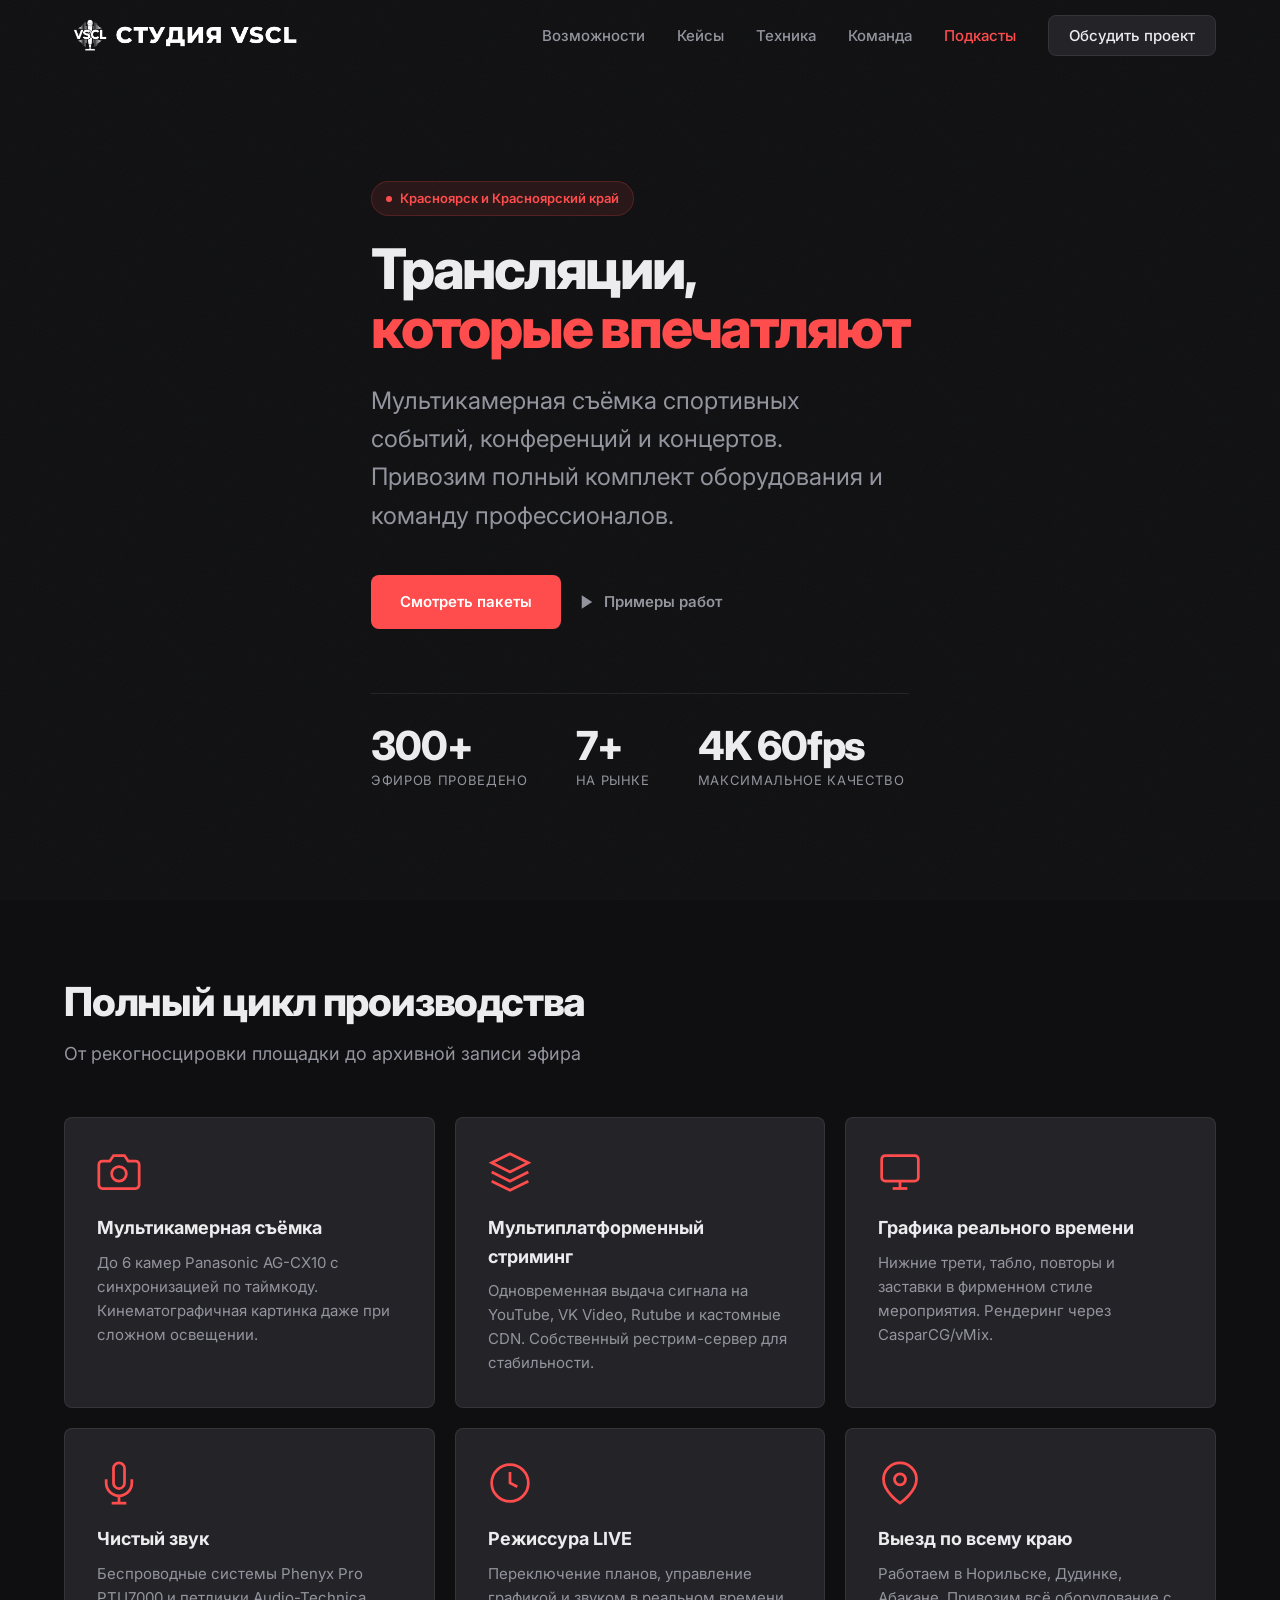
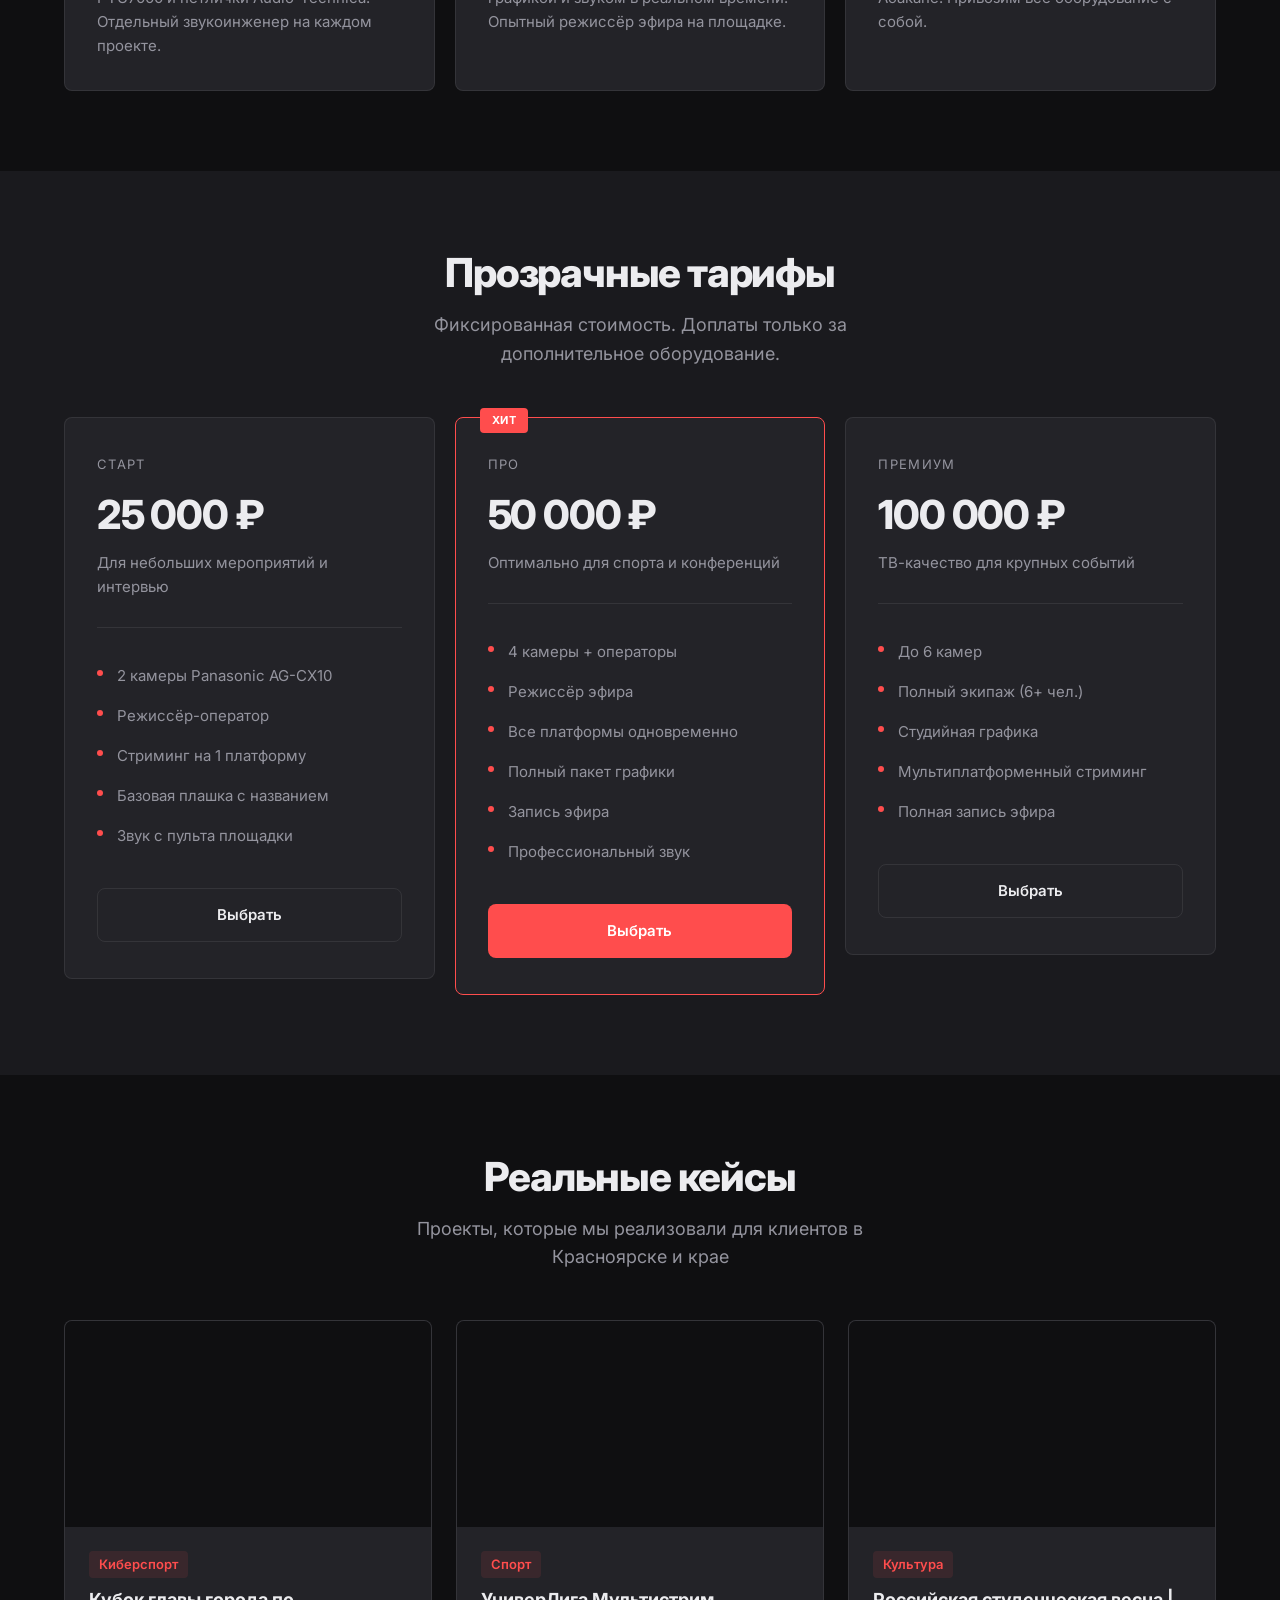
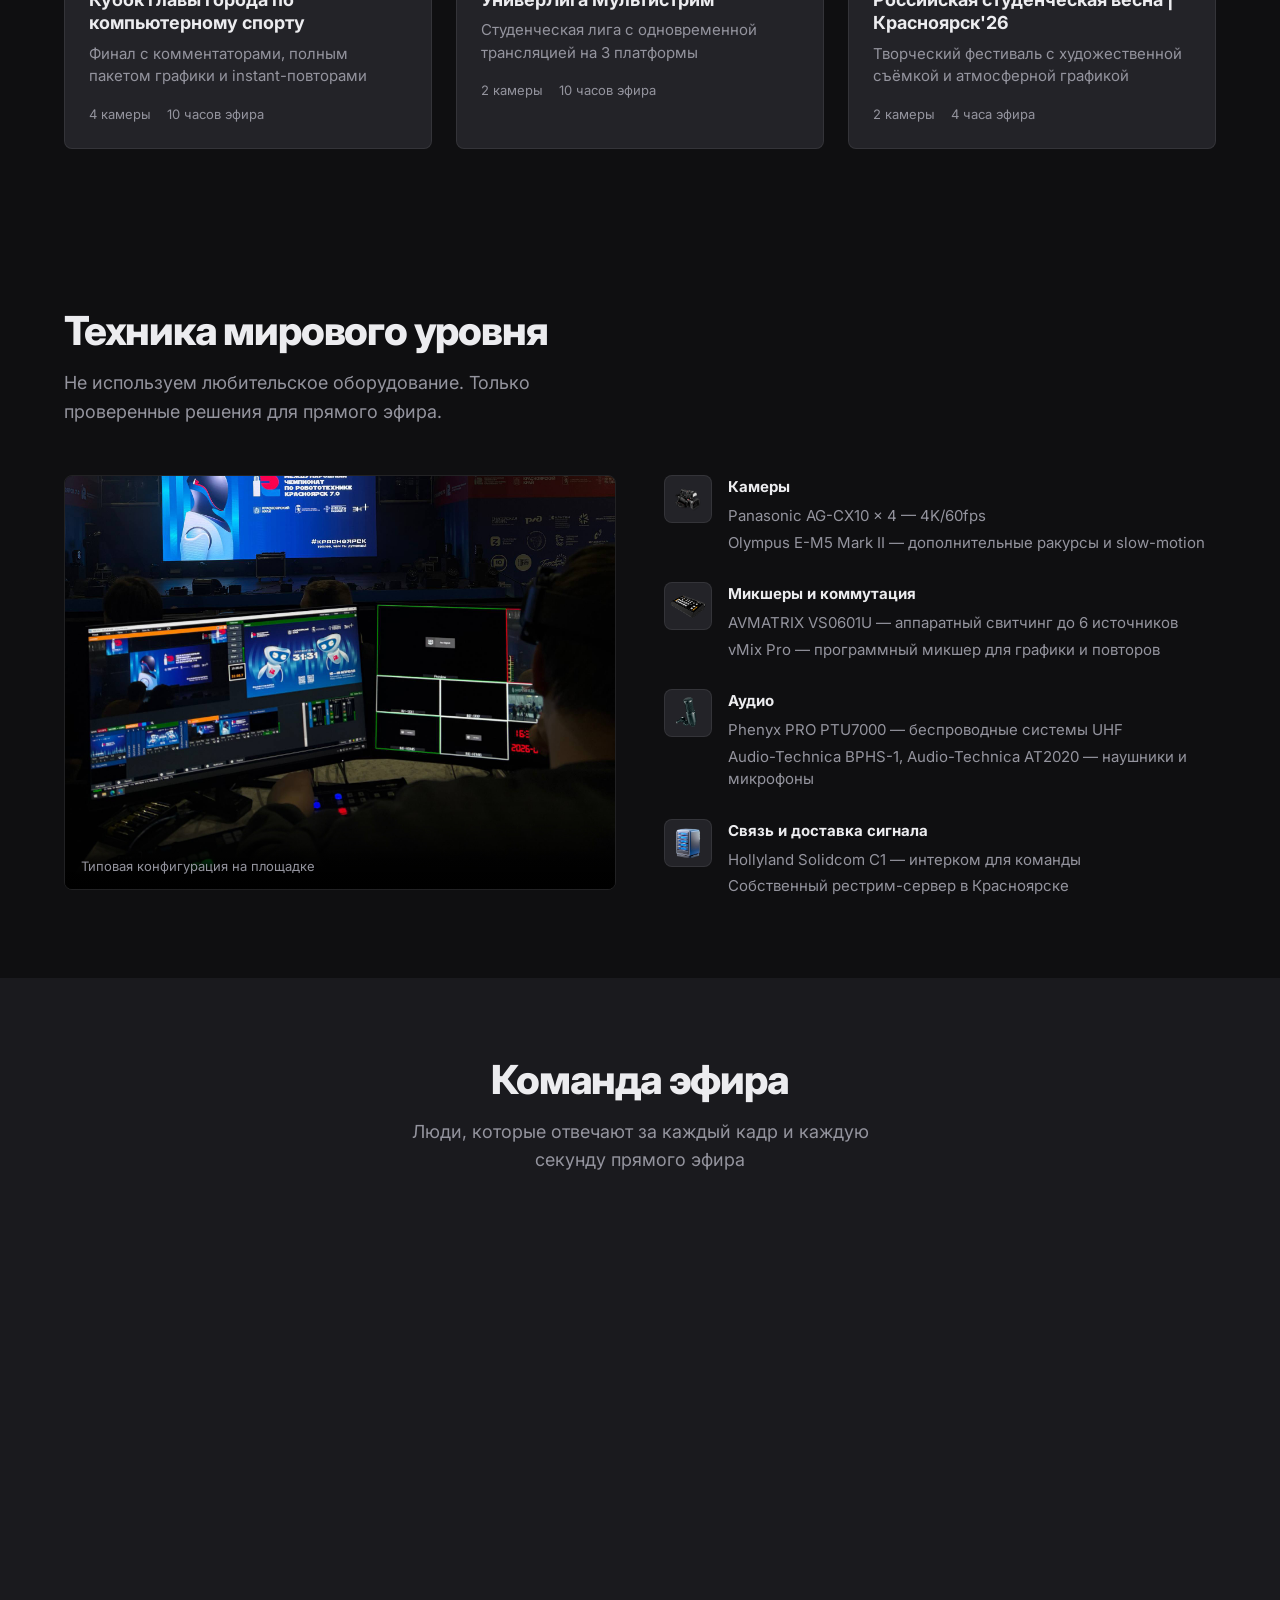
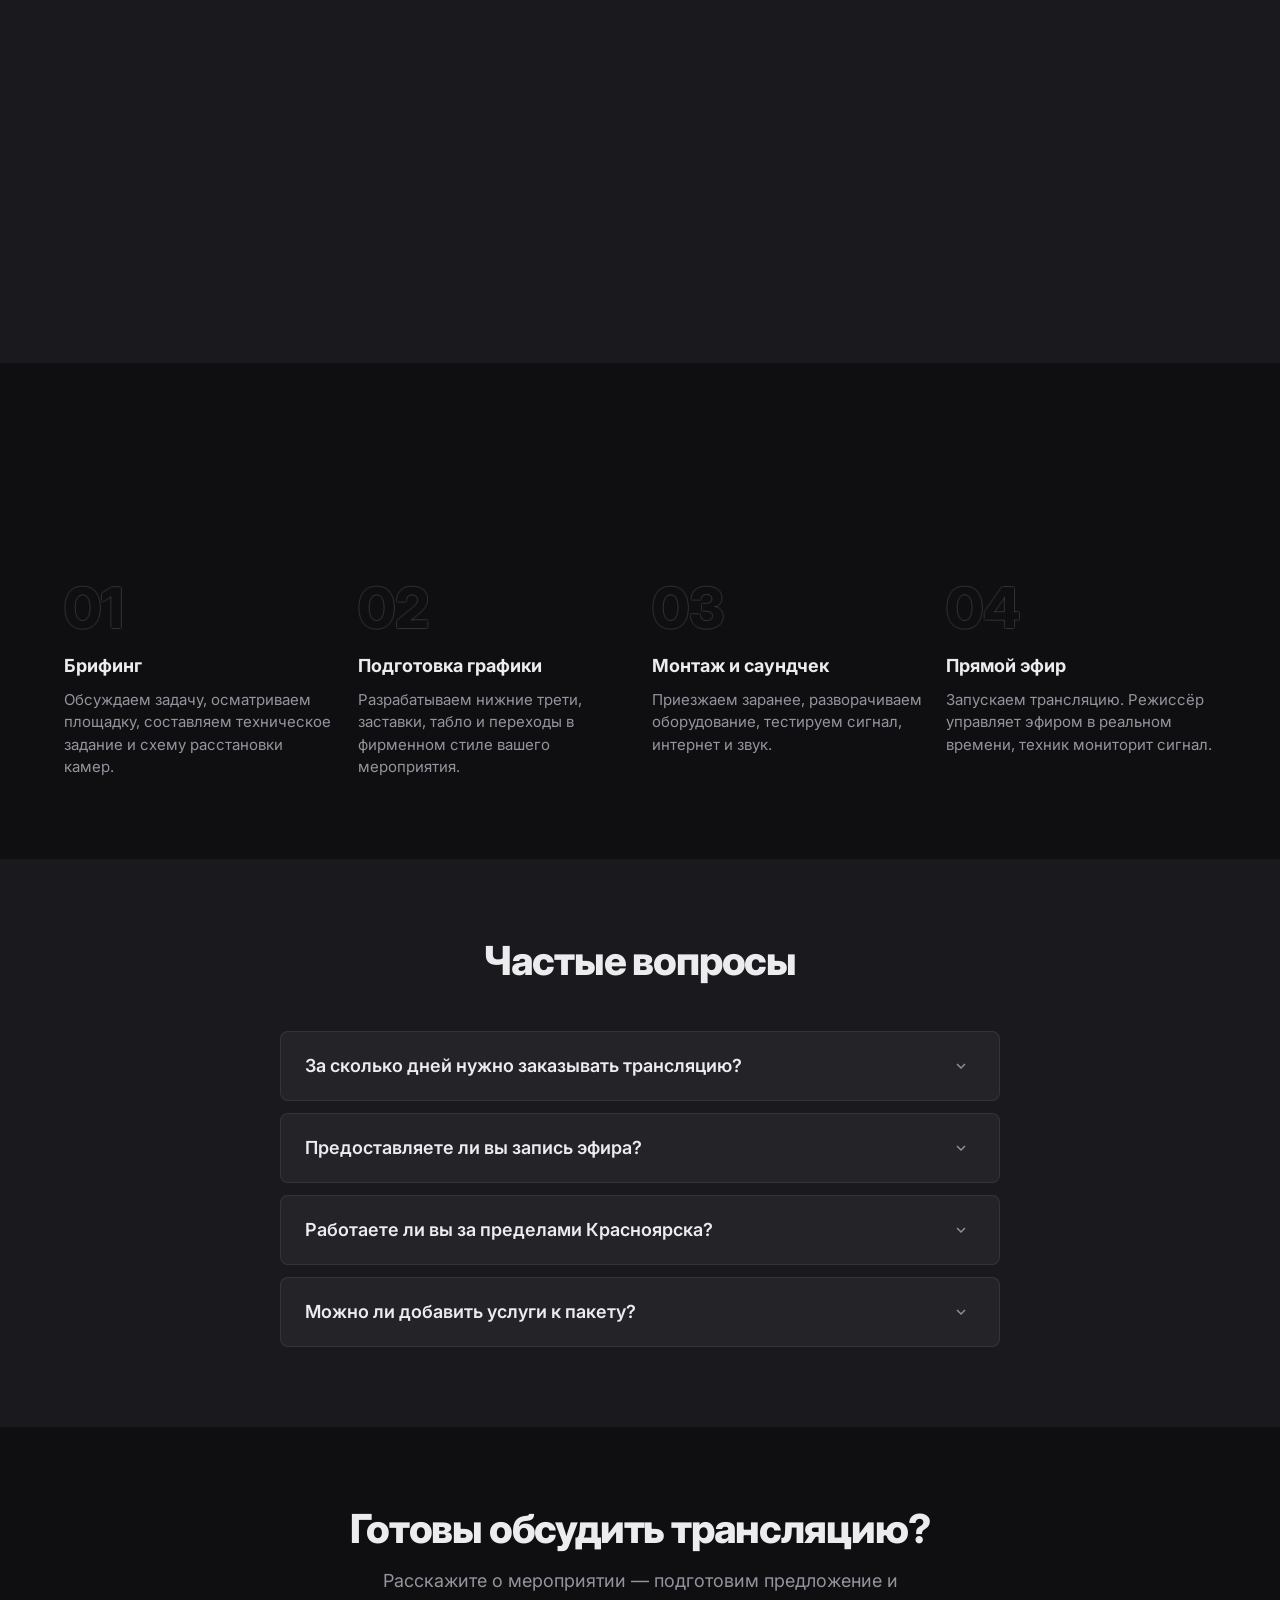
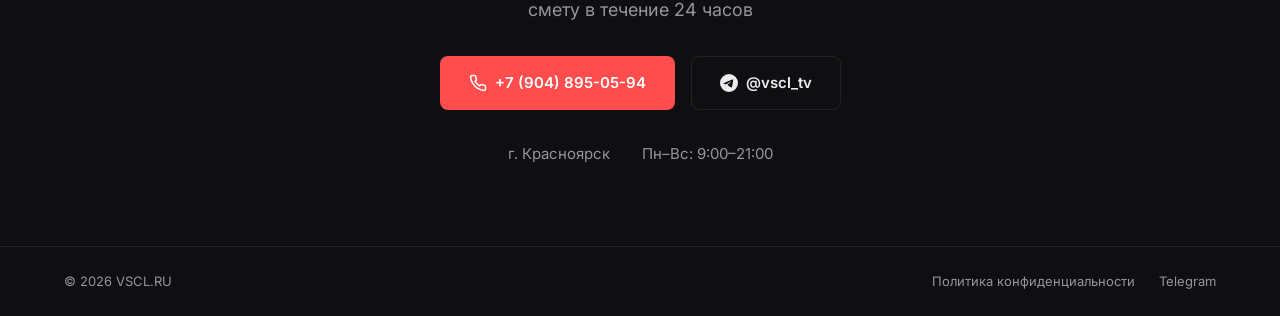
==== broadcast.html @ 896785e0 "Добавлена отдельная страница для подкаст-студии" ====
<!DOCTYPE html>
<html lang="ru">
<head>
  <meta charset="UTF-8">
  <meta name="viewport" content="width=device-width, initial-scale=1.0">
  <title>VSCL — Выездные трансляции в Красноярске</title>
  <link rel="apple-touch-icon" sizes="57x57" href="img/apple-icon-57x57.png">
  <link rel="apple-touch-icon" sizes="60x60" href="img/apple-icon-60x60.png">
  <link rel="apple-touch-icon" sizes="72x72" href="img/apple-icon-72x72.png">
  <link rel="apple-touch-icon" sizes="76x76" href="img/apple-icon-76x76.png">
  <link rel="apple-touch-icon" sizes="114x114" href="img/apple-icon-114x114.png">
  <link rel="apple-touch-icon" sizes="120x120" href="img/apple-icon-120x120.png">
  <link rel="apple-touch-icon" sizes="144x144" href="img/apple-icon-144x144.png">
  <link rel="apple-touch-icon" sizes="152x152" href="img/apple-icon-152x152.png">
  <link rel="apple-touch-icon" sizes="180x180" href="img/apple-icon-180x180.png">
  <link rel="icon" type="image/png" sizes="192x192" href="img/android-icon-192x192.png">
  <link rel="icon" type="image/png" sizes="32x32" href="img/favicon-32x32.png">
  <link rel="icon" type="image/png" sizes="96x96" href="img/favicon-96x96.png">
  <link rel="icon" type="image/png" sizes="16x16" href="img/favicon-16x16.png">
  <link rel="manifest" href="img/manifest.json">
  <meta name="msapplication-TileColor" content="#0F0F11">
  <meta name="msapplication-TileImage" content="img/ms-icon-144x144.png">
  <meta name="theme-color" content="#0F0F11">
  <meta name="description" content="Профессиональные прямые трансляции в Красноярске: мультикамерная съёмка, стриминг без задержек, студийная графика. Работаем по всему краю.">
  
  <link rel="preconnect" href="https://fonts.googleapis.com">
  <link rel="preconnect" href="https://fonts.gstatic.com" crossorigin>
  <link href="https://fonts.googleapis.com/css2?family=Inter:wght@400;500;600;700;800&display=swap" rel="stylesheet">
  
  <link rel="stylesheet" href="css/styles.css">
</head>
<body>

  <nav class="nav" id="nav">
    <div class="nav-inner">
      <a href="#" class="nav-logo">
        <img src="img/logo.png" class="nav-logo-img">
      </a>

      <ul class="nav-links">
        <li><a href="#services">Возможности</a></li>
        <li><a href="#portfolio">Кейсы</a></li>
        <li><a href="#equipment">Техника</a></li>
        <li><a href="#team">Команда</a></li>
        <li><a href="podcast.html" class="nav-switch">Подкасты</a></li>
        <li><a href="#contact" class="nav-cta">Обсудить проект</a></li>
      </ul>

      <button class="nav-hamburger" id="hamburger" aria-expanded="false" aria-controls="mobileMenu">
        <span></span>
        <span></span>
        <span></span>
      </button>
    </div>

    <div class="nav-mobile" id="mobileMenu" role="dialog" aria-modal="true">
      <a href="#services">Возможности</a>
      <a href="#packages">Тарифы</a>
      <a href="#portfolio">Кейсы</a>
      <a href="#equipment">Техника</a>
      <a href="#team">Команда</a>
      <a href="podcast.html" class="nav-switch">Подкасты</a>
      <a href="#faq">FAQ</a>
      <a href="#contact" class="nav-mobile-cta">Обсудить проект</a>
    </div>
  </nav>

  <section class="hero" id="hero">
    <div class="hero-bg">
      <video class="hero-video" autoplay muted loop playsinline poster="img/hero-poster.jpg">
        <source src="video/hero-bg.mp4" type="video/mp4">
        <source src="video/hero-bg.webm" type="video/webm">
      </video>
      <div class="hero-overlay"></div>
      <div class="noise-overlay"></div>
    </div>

    <div class="container hero-container">
      <div class="hero-content reveal">
        <div class="hero-badge">
          <span class="live-dot"></span>
          Красноярск и Красноярский край
        </div>

        <h1 class="hero-title">
          Трансляции,<br>
          <span class="text-accent">которые впечатляют</span>
        </h1>

        <p class="hero-subtitle">
          Мультикамерная съёмка спортивных событий, конференций и концертов. 
          Привозим полный комплект оборудования и команду профессионалов.
        </p>

        <div class="hero-actions">
          <a href="#packages" class="btn btn-primary">Смотреть пакеты</a>
          <a href="#portfolio" class="btn btn-ghost">
            <svg width="18" height="18" viewBox="0 0 24 24" fill="currentColor"><polygon points="5 3 19 12 5 21 5 3"/></svg>
            Примеры работ
          </a>
        </div>

        <dl class="hero-stats">
          <div class="stat-item">
            <dt data-count="300">300+</dt>
            <dd>эфиров проведено</dd>
          </div>
          <div class="stat-item">
            <dt data-count="7">7 лет</dt>
            <dd>на рынке</dd>
          </div>
          <div class="stat-item">
            <dt>4K 60fps</dt>
            <dd>максимальное качество</dd>
          </div>
        </dl>
      </div>
    </div>
  </section>

  <section class="section services" id="services">
    <div class="container">
      <div class="section-header reveal">
        <h2 class="section-title">Полный цикл производства</h2>
        <p class="section-subtitle">От рекогносцировки площадки до архивной записи эфира</p>
      </div>

      <div class="services-grid">
        <article class="service-card reveal">
          <div class="service-icon">
            <svg viewBox="0 0 24 24" fill="none" stroke="currentColor" stroke-width="1.5"><path d="M23 19a2 2 0 0 1-2 2H3a2 2 0 0 1-2-2V8a2 2 0 0 1 2-2h4l2-3h6l2 3h4a2 2 0 0 1 2 2z"/><circle cx="12" cy="13" r="4"/></svg>
          </div>
          <h3>Мультикамерная съёмка</h3>
          <p>До 6 камер Panasonic AG-CX10 с синхронизацией по таймкоду. Кинематографичная картинка даже при сложном освещении.</p>
        </article>

        <article class="service-card reveal">
          <div class="service-icon">
            <svg viewBox="0 0 24 24" fill="none" stroke="currentColor" stroke-width="1.5"><path d="M12 2L2 7l10 5 10-5-10-5zM2 17l10 5 10-5M2 12l10 5 10-5"/></svg>
          </div>
          <h3>Мультиплатформенный стриминг</h3>
          <p>Одновременная выдача сигнала на YouTube, VK Video, Rutube и кастомные CDN. Собственный рестрим-сервер для стабильности.</p>
        </article>

        <article class="service-card reveal">
          <div class="service-icon">
            <svg viewBox="0 0 24 24" fill="none" stroke="currentColor" stroke-width="1.5"><rect x="2" y="3" width="20" height="14" rx="2" ry="2"/><line x1="8" y1="21" x2="16" y2="21"/><line x1="12" y1="17" x2="12" y2="21"/></svg>
          </div>
          <h3>Графика реального времени</h3>
          <p>Нижние трети, табло, повторы и заставки в фирменном стиле мероприятия. Рендеринг через CasparCG/vMix.</p>
        </article>

        <article class="service-card reveal">
          <div class="service-icon">
            <svg viewBox="0 0 24 24" fill="none" stroke="currentColor" stroke-width="1.5"><path d="M12 1a3 3 0 0 0-3 3v8a3 3 0 0 0 6 0V4a3 3 0 0 0-3-3z"/><path d="M19 10v2a7 7 0 0 1-14 0v-2"/><line x1="12" y1="19" x2="12" y2="23"/><line x1="8" y1="23" x2="16" y2="23"/></svg>
          </div>
          <h3>Чистый звук</h3>
          <p>Беспроводные системы Phenyx Pro PTU7000 и петлички Audio-Technica. Отдельный звукоинженер на каждом проекте.</p>
        </article>

        <article class="service-card reveal">
          <div class="service-icon">
            <svg viewBox="0 0 24 24" fill="none" stroke="currentColor" stroke-width="1.5"><circle cx="12" cy="12" r="10"/><polyline points="12 6 12 12 16 14"/></svg>
          </div>
          <h3>Режиссура LIVE</h3>
          <p>Переключение планов, управление графикой и звуком в реальном времени. Опытный режиссёр эфира на площадке.</p>
        </article>

        <article class="service-card reveal">
          <div class="service-icon">
            <svg viewBox="0 0 24 24" fill="none" stroke="currentColor" stroke-width="1.5"><path d="M21 10c0 7-9 13-9 13s-9-6-9-13a9 9 0 0 1 18 0z"/><circle cx="12" cy="10" r="3"/></svg>
          </div>
          <h3>Выезд по всему краю</h3>
          <p>Работаем в Норильске, Дудинке, Абакане. Привозим всё оборудование с собой.</p>
        </article>
      </div>
    </div>
  </section>

  <section class="section packages" id="packages">
    <div class="container">
      <div class="section-header reveal">
        <h2 class="section-title">Прозрачные тарифы</h2>
        <p class="section-subtitle">Фиксированная стоимость. Доплаты только за дополнительное оборудование.</p>
      </div>

      <div class="packages-grid">
        <div class="package-card reveal">
          <div class="package-name">Старт</div>
          <div class="package-price">25 000 ₽</div>
          <div class="package-desc">Для небольших мероприятий и интервью</div>
          <ul class="package-features">
            <li>2 камеры Panasonic AG-CX10</li>
            <li>Режиссёр-оператор</li>
            <li>Стриминг на 1 платформу</li>
            <li>Базовая плашка с названием</li>
            <li>Звук с пульта площадки</li>
          </ul>
          <a href="#contact" class="btn btn-outline">Выбрать</a>
        </div>

        <div class="package-card popular reveal">
          <div class="package-badge">Хит</div>
          <div class="package-name">Про</div>
          <div class="package-price">50 000 ₽</div>
          <div class="package-desc">Оптимально для спорта и конференций</div>
          <ul class="package-features">
            <li>4 камеры + операторы</li>
            <li>Режиссёр эфира</li>
            <li>Все платформы одновременно</li>
            <li>Полный пакет графики</li>
            <li>Запись эфира</li>
            <li>Профессиональный звук</li>
          </ul>
          <a href="#contact" class="btn btn-primary">Выбрать</a>
        </div>

        <div class="package-card reveal">
          <div class="package-name">Премиум</div>
          <div class="package-price">100 000 ₽</div>
          <div class="package-desc">ТВ-качество для крупных событий</div>
          <ul class="package-features">
            <li>До 6 камер</li>
            <li>Полный экипаж (6+ чел.)</li>
            <li>Студийная графика</li>
            <li>Мультиплатформенный стриминг</li>
            <li>Полная запись эфира</li>
          </ul>
          <a href="#contact" class="btn btn-outline">Выбрать</a>
        </div>
      </div>
    </div>
  </section>

  <section class="section portfolio" id="portfolio">
    <div class="container">
      <div class="section-header reveal">
        <h2 class="section-title">Реальные кейсы</h2>
        <p class="section-subtitle">Проекты, которые мы реализовали для клиентов в Красноярске и крае</p>
      </div>

      <div class="portfolio-grid">
        <article class="portfolio-card reveal">
          <div class="portfolio-video">
            <iframe src="https://vk.com/video_ext.php?oid=-4232322&id=456239782&autoplay=0" allow="autoplay; encrypted-media; fullscreen; picture-in-picture;" frameborder="0" allowfullscreen loading="lazy"></iframe>
          </div>
          <div class="portfolio-info">
            <span class="portfolio-tag">Киберспорт</span>
            <h3>Кубок главы города по компьютерному спорту</h3>
            <p>Финал с комментаторами, полным пакетом графики и instant-повторами</p>
            <div class="portfolio-meta">
              <span>4 камеры</span>
              <span>10 часов эфира</span>
            </div>
          </div>
        </article>

        <article class="portfolio-card reveal">
          <div class="portfolio-video">
            <iframe src="https://vkvideo.ru/video_ext.php?oid=-231539715&id=456239071&hash=b66631a072f78078&autoplay=0" allow="autoplay; encrypted-media; fullscreen; picture-in-picture;" frameborder="0" allowfullscreen loading="lazy"></iframe>
          </div>
          <div class="portfolio-info">
            <span class="portfolio-tag">Спорт</span>
            <h3>УниверЛига Мультистрим</h3>
            <p>Студенческая лига с одновременной трансляцией на 3 платформы</p>
            <div class="portfolio-meta">
              <span>2 камеры</span>
              <span>10 часов эфира</span>
            </div>
          </div>
        </article>

        <article class="portfolio-card reveal">
          <div class="portfolio-video">
            <iframe src="https://vkvideo.ru/video_ext.php?oid=-13854777&id=456243488&hash=fce771e0b42e991d&autoplay=0" allow="autoplay; encrypted-media; fullscreen; picture-in-picture;" frameborder="0" allowfullscreen loading="lazy"></iframe>
          </div>
          <div class="portfolio-info">
            <span class="portfolio-tag">Культура</span>
            <h3>Российская студенческая весна | Красноярск'26</h3>
            <p>Творческий фестиваль с художественной съёмкой и атмосферной графикой</p>
            <div class="portfolio-meta">
              <span>2 камеры</span>
              <span>4 часа эфира</span>
            </div>
          </div>
        </article>
      </div>
    </div>
  </section>

  <section class="section equipment" id="equipment">
    <div class="container">
      <div class="section-header reveal">
        <h2 class="section-title">Техника мирового уровня</h2>
        <p class="section-subtitle">Не используем любительское оборудование. Только проверенные решения для прямого эфира.</p>
      </div>

      <div class="equipment-layout">
        <div class="equipment-visual reveal">
          <img src="img/tech/setup-photo.jpg" loading="lazy">
          <div class="equipment-visual-caption">Типовая конфигурация на площадке</div>
        </div>

        <div class="equipment-content reveal">
          <div class="eq-category">
            <div class="eq-category-icon">
              <img src="img/tech/camera.png" loading="lazy">
            </div>
            <div>
              <h3>Камеры</h3>
              <p>Panasonic AG-CX10 × 4 — 4K/60fps</p>
              <p>Olympus E-M5 Mark II — дополнительные ракурсы и slow-motion</p>
            </div>
          </div>

          <div class="eq-category">
            <div class="eq-category-icon">
              <img src="img/tech/mixer.png" loading="lazy">
            </div>
            <div>
              <h3>Микшеры и коммутация</h3>
              <p>AVMATRIX VS0601U — аппаратный свитчинг до 6 источников</p>
              <p>vMix Pro — программный микшер для графики и повторов</p>
            </div>
          </div>

          <div class="eq-category">
            <div class="eq-category-icon">
              <img src="img/tech/mic.png" loading="lazy">
            </div>
            <div>
              <h3>Аудио</h3>
              <p>Phenyx PRO PTU7000 — беспроводные системы UHF</p>
              <p>Audio-Technica BPHS-1, Audio-Technica AT2020 — наушники и микрофоны</p>
            </div>
          </div>

          <div class="eq-category">
            <div class="eq-category-icon">
              <img src="img/tech/network.png" loading="lazy">
            </div>
            <div>
              <h3>Связь и доставка сигнала</h3>
              <p>Hollyland Solidcom C1 — интерком для команды</p>
              <p>Собственный рестрим-сервер в Красноярске</p>
            </div>
          </div>
        </div>
      </div>
    </div>
  </section>

  <section class="section team" id="team">
    <div class="container">
      <div class="section-header reveal">
        <h2 class="section-title">Команда эфира</h2>
        <p class="section-subtitle">Люди, которые отвечают за каждый кадр и каждую секунду прямого эфира</p>
      </div>

      <div class="team-grid">
        <article class="team-card reveal">
          <div class="team-avatar">
            <img src="img/team/ceo.png" loading="lazy">
          </div>
          <h3>Дмитрий Старчевский</h3>
          <span class="team-role">CEO / Продюсер</span>
          <p>10+ лет в телевизионном производстве. Стратегия и развитие</p>
        </article>

        <article class="team-card reveal">
          <div class="team-avatar">
            <img src="img/team/rej.png" loading="lazy">
          </div>
          <h3>Владимир Гончаров</h3>
          <span class="team-role">Режиссёр трансляций</span>
          <p>100+ трансляций. Мастер живого эфира и многокамерной режиссуры</p>
        </article>

        <article class="team-card reveal">
          <div class="team-avatar">
            <img src="img/team/tech.png" loading="lazy">
          </div>
          <h3>Вадим Бурлай</h3>
          <span class="team-role">Технический директор</span>
          <p>Настройка оборудования, стриминг, мониторинг сигнала. Решает проблемы до того, как они станут видны зрителю.</p>
        </article>

        <article class="team-card reveal">
          <div class="team-avatar">
            <img src="img/team/camera.png" loading="lazy">
          </div>
          <h3>Данила Туриченко</h3>
          <span class="team-role">Оператор-постановщик</span>
          <p>Отвечает за картинку, свет и композицию кадра.</p>
        </article>

        <article class="team-card reveal">
          <div class="team-avatar">
            <img src="img/team/cco.png" loading="lazy">
          </div>
          <h3>Дмитрий Еремин</h3>
          <span class="team-role">CCO / Партнёрства</span>
          <p>Переговоры, договоры, выстраивание долгосрочных отношений с площадками и клиентами.</p>
        </article>

        <article class="team-card reveal">
          <div class="team-avatar">
            <img src="img/team/manager.png" loading="lazy">
          </div>
          <h3>Артем Китель</h3>
          <span class="team-role">Менеджер проектов</span>
          <p>Координация логистики, брифинги, клиентский сервис. Связующее звено между вами и технической командой.</p>
        </article>
      </div>
    </div>
  </section>
  
  <section class="section process" id="process">
    <div class="container">
      <div class="section-header reveal">
        <h2 class="section-title">Как мы работаем</h2>
        <p class="section-subtitle">Четыре шага от заявки до стабильного эфира</p>
      </div>

      <div class="process-steps">
        <div class="process-step reveal">
          <div class="step-number">01</div>
          <h3>Брифинг</h3>
          <p>Обсуждаем задачу, осматриваем площадку, составляем техническое задание и схему расстановки камер.</p>
        </div>

        <div class="process-step reveal">
          <div class="step-number">02</div>
          <h3>Подготовка графики</h3>
          <p>Разрабатываем нижние трети, заставки, табло и переходы в фирменном стиле вашего мероприятия.</p>
        </div>

        <div class="process-step reveal">
          <div class="step-number">03</div>
          <h3>Монтаж и саундчек</h3>
          <p>Приезжаем заранее, разворачиваем оборудование, тестируем сигнал, интернет и звук.</p>
        </div>

        <div class="process-step reveal">
          <div class="step-number">04</div>
          <h3>Прямой эфир</h3>
          <p>Запускаем трансляцию. Режиссёр управляет эфиром в реальном времени, техник мониторит сигнал.</p>
        </div>
      </div>
    </div>
  </section>

  <section class="section faq" id="faq">
    <div class="container">
      <div class="section-header reveal">
        <h2 class="section-title">Частые вопросы</h2>
      </div>

      <div class="faq-list">
        <div class="faq-item reveal">
          <button class="faq-question" aria-expanded="false">
            За сколько дней нужно заказывать трансляцию?
            <span class="faq-icon">
              <svg viewBox="0 0 24 24" fill="none" stroke="currentColor" stroke-width="2"><polyline points="6 9 12 15 18 9"/></svg>
            </span>
          </button>
          <div class="faq-answer" role="region">
            <div class="faq-answer-inner">
              Рекомендуем обращаться минимум за 10–14 рабочих дней. Это позволит провести брифинг, подготовить графику и протестировать оборудование. Для срочных заказов — свяжитесь напрямую, постараемся помочь.
            </div>
          </div>
        </div>

        <div class="faq-item reveal">
          <button class="faq-question" aria-expanded="false">
            Предоставляете ли вы запись эфира?
            <span class="faq-icon">
              <svg viewBox="0 0 24 24" fill="none" stroke="currentColor" stroke-width="2"><polyline points="6 9 12 15 18 9"/></svg>
            </span>
          </button>
          <div class="faq-answer" role="region">
            <div class="faq-answer-inner">
              Да, запись входит в пакеты «Про» и «Премиум». Вы получите полную запись в высоком качестве для публикации или архива. Для пакета «Старт» запись доступна как дополнительная опция.
            </div>
          </div>
        </div>

        <div class="faq-item reveal">
          <button class="faq-question" aria-expanded="false">
            Работаете ли вы за пределами Красноярска?
            <span class="faq-icon">
              <svg viewBox="0 0 24 24" fill="none" stroke="currentColor" stroke-width="2"><polyline points="6 9 12 15 18 9"/></svg>
            </span>
          </button>
          <div class="faq-answer" role="region">
            <div class="faq-answer-inner">
              Да, работаем по всему Красноярскому краю. Транспортные расходы обсуждаются индивидуально. Есть опыт работы на удалённых площадках.
            </div>
          </div>
        </div>

        <div class="faq-item reveal">
          <button class="faq-question" aria-expanded="false">
            Можно ли добавить услуги к пакету?
            <span class="faq-icon">
              <svg viewBox="0 0 24 24" fill="none" stroke="currentColor" stroke-width="2"><polyline points="6 9 12 15 18 9"/></svg>
            </span>
          </button>
          <div class="faq-answer" role="region">
            <div class="faq-answer-inner">
              Конечно. Каждый пакет адаптируется под задачу: дополнительные камеры, расширенная графика, мультиплатформенный стриминг, комментаторская позиция. Свяжитесь для индивидуального расчёта.
            </div>
          </div>
        </div>
      </div>
    </div>
  </section>


  <section class="section cta" id="contact">
    <div class="container">
      <div class="cta-content reveal">
        <h2 class="section-title">Готовы обсудить трансляцию?</h2>
        <p class="section-subtitle">Расскажите о мероприятии — подготовим предложение и смету в течение 24 часов</p>

        <div class="cta-buttons">
          <a href="tel:+79048950594" class="btn btn-primary">
            <svg width="18" height="18" viewBox="0 0 24 24" fill="none" stroke="currentColor" stroke-width="2"><path d="M22 16.92v3a2 2 0 0 1-2.18 2 19.79 19.79 0 0 1-8.63-3.07 19.5 19.5 0 0 1-6-6 19.79 19.79 0 0 1-3.07-8.67A2 2 0 0 1 4.11 2h3a2 2 0 0 1 2 1.72 12.84 12.84 0 0 0 .7 2.81 2 2 0 0 1-.45 2.11L8.09 9.91a16 16 0 0 0 6 6l1.27-1.27a2 2 0 0 1 2.11-.45 12.84 12.84 0 0 0 2.81.7A2 2 0 0 1 22 16.92z"/></svg>
            +7 (904) 895-05-94
          </a>
          <a href="https://t.me/vscl_tv" target="_blank" rel="noopener" class="btn btn-outline">
            <svg width="18" height="18" viewBox="0 0 24 24" fill="currentColor"><path d="M11.944 0A12 12 0 0 0 0 12a12 12 0 0 0 12 12 12 12 0 0 0 12-12A12 12 0 0 0 12 0a12 12 0 0 0-.056 0zm4.962 7.224c.1-.002.321.023.465.14a.506.506 0 0 1 .171.325c.016.093.036.306.02.472-.18 1.898-.962 6.502-1.36 8.627-.168.9-.499 1.201-.82 1.23-.696.065-1.225-.46-1.9-.902-1.056-.693-1.653-1.124-2.678-1.8-1.185-.78-.417-1.21.258-1.91.177-.184 3.247-2.977 3.307-3.23.007-.032.014-.15-.056-.212s-.174-.041-.249-.024c-.106.024-1.793 1.14-5.061 3.345-.479.33-.913.49-1.302.48-.428-.008-1.252-.241-1.865-.44-.752-.245-1.349-.374-1.297-.789.027-.216.325-.437.893-.663 3.498-1.524 5.83-2.529 6.998-3.014 3.332-1.386 4.025-1.627 4.476-1.635z"/></svg>
            @vscl_tv
          </a>
        </div>

        <div class="cta-info">
          <span>г. Красноярск</span>
          <span>Пн–Вс: 9:00–21:00</span>
        </div>
      </div>
    </div>
  </section>

  <footer class="footer" role="contentinfo">
    <div class="container">
      <div class="footer-inner">
        <div class="footer-copy">© 2026 VSCL.RU</div>
        <div class="footer-links">
          <a href="#">Политика конфиденциальности</a>
          <a href="https://t.me/vscl_tv" target="_blank" rel="noopener">Telegram</a>
        </div>
      </div>
    </div>
  </footer>

  <script src="js/main.js" defer></script>
</body>
</html>
---- css/styles.css ----
:root {
  --c-bg: #0F0F11;
  --c-bg-elevated: #1A1A1E;
  --c-bg-card: #232328;
  --c-text: #ECECEF;
  --c-text-muted: #94949E;
  --c-accent: #FF4D4D;
  --c-accent-hover: #FF6B6B;
  --c-border: rgba(255, 255, 255, 0.08);

  --ff-sans: 'Inter', system-ui, sans-serif;
  --fs-xs: clamp(0.75rem, 0.7rem + 0.25vw, 0.8125rem);
  --fs-sm: clamp(0.875rem, 0.8rem + 0.35vw, 0.9375rem);
  --fs-base: clamp(1rem, 0.9rem + 0.5vw, 1.125rem);
  --fs-lg: clamp(1.25rem, 1rem + 1vw, 1.5rem);
  --fs-xl: clamp(1.75rem, 1.2rem + 2.5vw, 2.5rem);
  --fs-2xl: clamp(2.25rem, 1.5rem + 3.5vw, 3.5rem);

  --space-xs: 0.5rem;
  --space-sm: 1rem;
  --space-md: 1.5rem;
  --space-lg: 3rem;
  --space-xl: 5rem;
  --container: 1200px;
  --nav-h: 72px;

  --radius: 8px;
  --transition: 0.25s ease;
}

*, *::before, *::after { box-sizing: border-box; margin: 0; padding: 0; }

html {
  scroll-behavior: smooth;
  -webkit-font-smoothing: antialiased;
}

body {
  font-family: var(--ff-sans);
  background: var(--c-bg);
  color: var(--c-text);
  line-height: 1.6;
  overflow-x: hidden;
}


body.menu-open {
  overflow: hidden;
  overscroll-behavior: contain;
}

.noise-overlay {
  position: absolute;
  inset: 0;
  opacity: 0.035;
  pointer-events: none;
  z-index: 1;
  background-image: url("data:image/svg+xml,%3Csvg viewBox='0 0 256 256' xmlns='http://www.w3.org/2000/svg'%3E%3Cfilter id='n'%3E%3CfeTurbulence type='fractalNoise' baseFrequency='0.9' numOctaves='4' stitchTiles='stitch'/%3E%3C/filter%3E%3Crect width='100%25' height='100%25' filter='url(%23n)'/%3E%3C/svg%3E");
  background-repeat: repeat;
  background-size: 256px;
}

.container {
  max-width: var(--container);
  margin: 0 auto;
  padding-inline: var(--space-md);
}

.section { padding: var(--space-xl) 0; }
.text-accent { color: var(--c-accent); }


.section-title {
  font-size: var(--fs-xl);
  font-weight: 800;
  letter-spacing: -0.03em;
  line-height: 1.1;
  margin-bottom: var(--space-sm);
}

.section-subtitle {
  font-size: var(--fs-base);
  color: var(--c-text-muted);
  max-width: 520px;
}

.section-header { margin-bottom: var(--space-lg); }

.services .section-header,
.equipment .section-header { text-align: left; }

.packages .section-header,
.portfolio .section-header,
.team .section-header,
.process .section-header,
.faq .section-header,
.cta .section-header { text-align: center; }

.packages .section-subtitle,
.portfolio .section-subtitle,
.team .section-subtitle,
.process .section-subtitle,
.cta .section-subtitle { margin-inline: auto; }


.btn {
  display: inline-flex;
  align-items: center;
  gap: 8px;
  padding: 14px 28px;
  border-radius: var(--radius);
  font-weight: 600;
  font-size: var(--fs-sm);
  text-decoration: none;
  transition: all var(--transition);
  cursor: pointer;
  border: 1px solid transparent;
}

.btn-primary { background: var(--c-accent); color: white; }
.btn-primary:hover { background: var(--c-accent-hover); transform: translateY(-1px); }

.btn-outline { border-color: var(--c-border); color: var(--c-text); }
.btn-outline:hover { border-color: var(--c-text-muted); background: var(--c-bg-elevated); }

.btn-ghost { color: var(--c-text-muted); padding-left: 0; }
.btn-ghost:hover { color: var(--c-text); }


.nav {
  position: fixed;
  top: 0;
  left: 0;
  right: 0;
  height: var(--nav-h);
  z-index: 1000; /* Выше всего */
  transition: background var(--transition), border-color var(--transition);
  border-bottom: 1px solid transparent;
}


.nav.scrolled,
.nav.menu-active {
  background: rgba(15, 15, 17, 0.92);
  backdrop-filter: blur(16px);
  -webkit-backdrop-filter: blur(16px);
  border-bottom-color: var(--c-border);
}

.nav-inner {
  max-width: var(--container);
  margin: 0 auto;
  padding-inline: var(--space-md);
  height: 100%;
  display: flex;
  align-items: center;
  justify-content: space-between;
}

.nav-logo-img { height: 52px; width: auto; }

.nav-links {
  display: flex;
  align-items: center;
  gap: 32px;
  list-style: none;
}

.nav-links a {
  color: var(--c-text-muted);
  text-decoration: none;
  font-size: var(--fs-sm);
  font-weight: 500;
  transition: color var(--transition);
}

.nav-links a:hover { color: var(--c-text); }

.nav-cta {
  padding: 10px 20px !important;
  background: var(--c-bg-card) !important;
  border: 1px solid var(--c-border) !important;
  border-radius: var(--radius) !important;
  color: var(--c-text) !important;
}

.nav-cta:hover { border-color: var(--c-text-muted) !important; }

.nav-hamburger {
  display: none;
  flex-direction: column;
  gap: 5px;
  background: none;
  border: none;
  cursor: pointer;
  padding: 8px;
  z-index: 1001; /* Поверх меню */
}

.nav-hamburger span {
  width: 24px;
  height: 2px;
  background: var(--c-text);
  transition: all var(--transition);
}

.nav-hamburger.active span:nth-child(1) { transform: rotate(45deg) translate(5px, 5px); }
.nav-hamburger.active span:nth-child(2) { opacity: 0; }
.nav-hamburger.active span:nth-child(3) { transform: rotate(-45deg) translate(5px, -5px); }


.nav-mobile {
  display: none;
  position: fixed;

  top: 0;
  left: 0;
  width: 100%;
  height: 100dvh;
  height: 100vh;
  background: var(--c-bg);
  z-index: 999;
  flex-direction: column;
  align-items: center;
  justify-content: center;
  gap: 16px;
  opacity: 0;
  visibility: hidden;
  transition: opacity 0.3s ease, visibility 0.3s ease;
  padding-top: var(--nav-h);
}

.nav-mobile.open {
  opacity: 1;
  visibility: visible;
}

.nav-mobile a {
  color: var(--c-text);
  text-decoration: none;
  font-size: var(--fs-lg);
  font-weight: 600;
  padding: 12px 24px;
}

.nav-mobile-cta {
  margin-top: 16px;
  color: var(--c-accent) !important;
}


.nav-switch { color: var(--c-accent) !important; font-weight: 600; }

.hero {
  min-height: 100vh;
  display: flex;
  align-items: center;
  position: relative;
  padding-top: var(--nav-h);
}

.hero-bg { position: absolute; inset: 0; z-index: 0; }

.hero-video {
  position: absolute;
  inset: 0;
  width: 100%;
  height: 100%;
  object-fit: cover;
  opacity: 0.25;
}

.hero-overlay {
  position: absolute;
  inset: 0;
  background: linear-gradient(to bottom, rgba(15,15,17,0.3), var(--c-bg));
}

.hero-content { position: relative; z-index: 2; max-width: 680px; }

.hero-badge {
  display: inline-flex;
  align-items: center;
  gap: 8px;
  padding: 6px 14px;
  background: rgba(255, 77, 77, 0.1);
  border: 1px solid rgba(255, 77, 77, 0.2);
  border-radius: 100px;
  font-size: var(--fs-xs);
  font-weight: 600;
  color: var(--c-accent);
  margin-bottom: 24px;
}

.live-dot {
  width: 6px;
  height: 6px;
  background: var(--c-accent);
  border-radius: 50%;
  animation: pulse 2s ease-in-out infinite;
}

@keyframes pulse { 0%, 100% { opacity: 1; } 50% { opacity: 0.4; } }

.hero-title {
  font-size: var(--fs-2xl);
  font-weight: 800;
  line-height: 1.05;
  letter-spacing: -0.04em;
  margin-bottom: 24px;
}

.hero-subtitle {
  font-size: var(--fs-lg);
  color: var(--c-text-muted);
  margin-bottom: 40px;
  max-width: 520px;
}

.hero-actions {
  display: flex;
  gap: 16px;
  flex-wrap: wrap;
  margin-bottom: 64px;
}

.hero-stats {
  display: flex;
  gap: 48px;
  padding-top: 32px;
  border-top: 1px solid var(--c-border);
}

.stat-item dt {
  font-size: var(--fs-xl);
  font-weight: 800;
  letter-spacing: -0.03em;
  line-height: 1;
  margin-bottom: 4px;
}

.stat-item dd {
  font-size: var(--fs-xs);
  color: var(--c-text-muted);
  text-transform: uppercase;
  letter-spacing: 0.05em;
}


.services-grid {
  display: grid;
  grid-template-columns: repeat(auto-fit, minmax(320px, 1fr));
  gap: 20px;
}

.service-card {
  background: var(--c-bg-card);
  border: 1px solid var(--c-border);
  border-radius: var(--radius);
  padding: 32px;
  transition: border-color var(--transition);
}

.service-card:hover { border-color: rgba(255, 255, 255, 0.15); }

.service-icon {
  width: 44px;
  height: 44px;
  color: var(--c-accent);
  margin-bottom: 20px;
}

.service-icon svg { width: 100%; height: 100%; }

.service-card h3 {
  font-size: var(--fs-base);
  font-weight: 700;
  margin-bottom: 8px;
}

.service-card p {
  font-size: var(--fs-sm);
  color: var(--c-text-muted);
  line-height: 1.6;
}


.packages { background: var(--c-bg-elevated); }

.packages-grid {
  display: grid;
  grid-template-columns: repeat(auto-fit, minmax(300px, 1fr));
  gap: 20px;
  align-items: start;
}

.package-card {
  background: var(--c-bg-card);
  border: 1px solid var(--c-border);
  border-radius: var(--radius);
  padding: 36px 32px;
  position: relative;
}

.package-card.popular { border-color: var(--c-accent); }

.package-badge {
  position: absolute;
  top: -10px;
  left: 24px;
  background: var(--c-accent);
  color: white;
  font-size: 11px;
  font-weight: 700;
  text-transform: uppercase;
  letter-spacing: 0.05em;
  padding: 4px 12px;
  border-radius: 4px;
}

.package-name {
  font-size: var(--fs-xs);
  text-transform: uppercase;
  letter-spacing: 0.1em;
  color: var(--c-text-muted);
  margin-bottom: 8px;
}

.package-price {
  font-size: var(--fs-xl);
  font-weight: 800;
  letter-spacing: -0.03em;
  margin-bottom: 4px;
}

.package-desc {
  font-size: var(--fs-sm);
  color: var(--c-text-muted);
  margin-bottom: 28px;
  padding-bottom: 28px;
  border-bottom: 1px solid var(--c-border);
}

.package-features {
  list-style: none;
  margin-bottom: 32px;
}

.package-features li {
  font-size: var(--fs-sm);
  color: var(--c-text-muted);
  padding: 8px 0;
  padding-left: 20px;
  position: relative;
}

.package-features li::before {
  content: '';
  position: absolute;
  left: 0;
  top: 14px;
  width: 6px;
  height: 6px;
  border-radius: 50%;
  background: var(--c-accent);
}

.package-card .btn { width: 100%; justify-content: center; }


.portfolio-grid {
  display: grid;
  grid-template-columns: repeat(auto-fit, minmax(340px, 1fr));
  gap: 24px;
}

.portfolio-card {
  background: var(--c-bg-card);
  border: 1px solid var(--c-border);
  border-radius: var(--radius);
  overflow: hidden;
  transition: border-color var(--transition);
}

.portfolio-card:hover { border-color: rgba(255, 255, 255, 0.15); }

.portfolio-video {
  position: relative;
  padding-top: 56.25%;
  background: var(--c-bg);
}

.portfolio-video iframe {
  position: absolute;
  inset: 0;
  width: 100%;
  height: 100%;
  border: none;
}

.portfolio-info { padding: 24px; }

.portfolio-tag {
  display: inline-block;
  padding: 3px 10px;
  background: rgba(255, 77, 77, 0.1);
  color: var(--c-accent);
  font-size: var(--fs-xs);
  font-weight: 600;
  border-radius: 4px;
  margin-bottom: 10px;
}

.portfolio-info h3 {
  font-size: var(--fs-base);
  font-weight: 700;
  margin-bottom: 8px;
  line-height: 1.3;
}

.portfolio-info p {
  font-size: var(--fs-sm);
  color: var(--c-text-muted);
  margin-bottom: 16px;
  line-height: 1.5;
}

.portfolio-meta {
  display: flex;
  gap: 16px;
  font-size: var(--fs-xs);
  color: var(--c-text-muted);
}


.equipment { background: var(--c-bg); }

.equipment-layout {
  display: grid;
  grid-template-columns: 1fr 1fr;
  gap: 48px;
  align-items: start;
}

.equipment-visual {
  position: relative;
  border-radius: var(--radius);
  overflow: hidden;
  border: 1px solid var(--c-border);
}

.equipment-visual img {
  width: 100%;
  height: auto;
  display: block;
  aspect-ratio: 4 / 3;
  object-fit: cover;
}

.equipment-visual-caption {
  position: absolute;
  bottom: 0;
  left: 0;
  right: 0;
  padding: 12px 16px;
  background: linear-gradient(to top, rgba(0,0,0,0.8), transparent);
  font-size: var(--fs-xs);
  color: var(--c-text-muted);
}

.equipment-content {
  display: flex;
  flex-direction: column;
  gap: 28px;
}

.eq-category {
  display: flex;
  gap: 16px;
  align-items: flex-start;
}

.eq-category-icon {
  flex-shrink: 0;
  width: 48px;
  height: 48px;
  display: flex;
  align-items: center;
  justify-content: center;
  background: var(--c-bg-card);
  border: 1px solid var(--c-border);
  border-radius: var(--radius);
  overflow: hidden;
}

.eq-category-icon img {
  width: 100%;
  height: 100%;
  object-fit: contain;
  display: block;
}

.eq-category h3 {
  font-size: var(--fs-sm);
  font-weight: 700;
  margin-bottom: 6px;
  color: var(--c-text);
}

.eq-category p {
  font-size: var(--fs-sm);
  color: var(--c-text-muted);
  line-height: 1.5;
}

.eq-category p + p { margin-top: 4px; }


.team { background: var(--c-bg-elevated); }

.team-grid {
  display: grid;
  grid-template-columns: repeat(3, 1fr);
  gap: 24px;
}

.team-card {
  background: var(--c-bg-card);
  border: 1px solid var(--c-border);
  border-radius: var(--radius);
  padding: 32px 24px;
  text-align: center;
  transition: border-color var(--transition), transform var(--transition);
}

.team-card:hover {
  border-color: rgba(255, 255, 255, 0.15);
  transform: translateY(-4px);
}

.team-avatar {
  width: 96px;
  height: 96px;
  border-radius: 50%;
  margin: 0 auto 20px;
  overflow: hidden;
  background: var(--c-bg);
  border: 2px solid var(--c-border);
  transition: border-color var(--transition);
}

.team-card:hover .team-avatar { border-color: var(--c-accent); }

.team-avatar img {
  width: 100%;
  height: 100%;
  object-fit: cover;
  display: block;
  filter: grayscale(30%);
  transition: filter var(--transition);
}

.team-card:hover .team-avatar img { filter: grayscale(0%); }

.team-card h3 {
  font-size: var(--fs-base);
  font-weight: 700;
  margin-bottom: 4px;
  letter-spacing: -0.01em;
}

.team-role {
  display: inline-block;
  font-size: var(--fs-xs);
  font-weight: 600;
  color: var(--c-accent);
  text-transform: uppercase;
  letter-spacing: 0.05em;
  margin-bottom: 12px;
}

.team-card p {
  font-size: var(--fs-sm);
  color: var(--c-text-muted);
  line-height: 1.5;
}


.process { background: var(--c-bg); }

.process-steps {
  display: grid;
  grid-template-columns: repeat(4, 1fr);
  gap: 24px;
}

.step-number {
  font-size: var(--fs-2xl);
  font-weight: 800;
  color: var(--c-bg);
  line-height: 1;
  margin-bottom: 16px;
  text-shadow:
    -1px -1px 0 var(--c-border),
     1px -1px 0 var(--c-border),
    -1px  1px 0 var(--c-border),
     1px  1px 0 var(--c-border);
}

.process-step h3 {
  font-size: var(--fs-base);
  font-weight: 700;
  margin-bottom: 8px;
}

.process-step p {
  font-size: var(--fs-sm);
  color: var(--c-text-muted);
  line-height: 1.5;
}


.faq { background: var(--c-bg-elevated); }

.faq-list {
  max-width: 720px;
  margin: 0 auto;
  display: flex;
  flex-direction: column;
  gap: 12px;
}

.faq-item {
  background: var(--c-bg-card);
  border: 1px solid var(--c-border);
  border-radius: var(--radius);
  overflow: hidden;
  transition: border-color var(--transition);
}

.faq-item:hover { border-color: rgba(255, 255, 255, 0.12); }
.faq-item.active { border-color: var(--c-accent); }

.faq-question {
  width: 100%;
  padding: 20px 24px;
  background: none;
  border: none;
  font-family: var(--ff-sans);
  font-size: var(--fs-base);
  font-weight: 600;
  color: var(--c-text);
  text-align: left;
  cursor: pointer;
  display: flex;
  align-items: center;
  justify-content: space-between;
  gap: 16px;
  transition: color var(--transition);
}

.faq-question:hover { color: var(--c-accent); }

.faq-icon {
  flex-shrink: 0;
  width: 28px;
  height: 28px;
  display: flex;
  align-items: center;
  justify-content: center;
  transition: transform var(--transition);
}

.faq-icon svg { width: 16px; height: 16px; stroke: var(--c-text-muted); }

.faq-item.active .faq-icon { transform: rotate(180deg); }
.faq-item.active .faq-icon svg { stroke: var(--c-accent); }

.faq-answer {
  max-height: 0;
  overflow: hidden;
  transition: max-height 0.4s ease;
}

.faq-answer-inner {
  padding: 0 24px 20px;
  font-size: var(--fs-sm);
  color: var(--c-text-muted);
  line-height: 1.6;
}


.cta { background: var(--c-bg); }

.cta-content { text-align: center; max-width: 600px; margin: 0 auto; }

.cta-buttons {
  display: flex;
  gap: 16px;
  justify-content: center;
  flex-wrap: wrap;
  margin: 32px 0;
}

.cta-info {
  display: flex;
  justify-content: center;
  gap: 32px;
  font-size: var(--fs-sm);
  color: var(--c-text-muted);
}

.footer {
  padding: 24px 0;
  border-top: 1px solid var(--c-border);
}

.footer-inner {
  display: flex;
  align-items: center;
  justify-content: space-between;
  flex-wrap: wrap;
  gap: 16px;
}

.footer-copy { font-size: var(--fs-xs); color: var(--c-text-muted); }

.footer-links { display: flex; gap: 24px; }

.footer-links a {
  font-size: var(--fs-xs);
  color: var(--c-text-muted);
  text-decoration: none;
  transition: color var(--transition);
}

.footer-links a:hover { color: var(--c-text); }


.reveal {
  opacity: 0;
  transform: translateY(24px);
  transition: opacity 0.6s ease, transform 0.6s ease;
}

.reveal.revealed { opacity: 1; transform: translateY(0); }


@media (max-width: 1024px) {
  .equipment-layout {
    grid-template-columns: 1fr;
    gap: 32px;
  }
  .equipment-visual { max-width: 600px; }
  .team-grid { grid-template-columns: repeat(2, 1fr); }
  .process-steps { grid-template-columns: repeat(2, 1fr); gap: 32px; }
}

@media (max-width: 768px) {
  :root { --nav-h: 64px; }

  .section { padding: var(--space-lg) 0; }

  .nav-links { display: none; }
  .nav-hamburger { display: flex; }
  .nav-mobile { display: flex; }

  .hero-stats { gap: 24px; flex-wrap: wrap; }
  .hero-actions { flex-direction: column; }
  .hero-actions .btn { justify-content: center; }

  .packages-grid,
  .services-grid,
  .portfolio-grid { grid-template-columns: 1fr; }

  .team-grid {
    grid-template-columns: 1fr;
    max-width: 400px;
    margin-inline: auto;
  }

  .team-avatar {
    width: 80px;
    height: 80px;
  }

  .process-steps { grid-template-columns: 1fr; gap: 24px; }

  .cta-buttons { flex-direction: column; align-items: center; }
  .cta-info { flex-direction: column; gap: 8px; align-items: center; }

  .footer-inner { flex-direction: column; text-align: center; }
}

.portfolio-video img {
  position: absolute;
  inset: 0;
  width: 100%;
  height: 100%;
  object-fit: cover;
  border: 0;
}

.package-options-title {
  font-size: var(--fs-xs);
  font-weight: 700;
  text-transform: uppercase;
  letter-spacing: 0.05em;
  color: var(--c-text-muted);
  margin: 20px 0 4px;
}

.package-note {
  font-size: var(--fs-xs);
  line-height: 1.5;
  color: var(--c-text-muted);
  background: rgba(255, 77, 77, 0.08);
  border: 1px solid rgba(255, 77, 77, 0.25);
  border-radius: 6px;
  padding: 10px 12px;
  margin-bottom: 24px;
}

.packages-carousel { position: relative; }

.carousel-track {
  display: flex;
  gap: 20px;
  overflow-x: auto;
  scroll-snap-type: x mandatory;
  scrollbar-width: none;
  -webkit-overflow-scrolling: touch;
  padding-bottom: 4px;
}
.carousel-track::-webkit-scrollbar { display: none; }

.carousel-track .package-card {
  flex: 0 0 calc((100% - 40px) / 3);
  scroll-snap-align: start;
  display: flex;
  flex-direction: column;
}
.carousel-track .package-card .btn { margin-top: auto; }

.carousel-btn {
  position: absolute;
  top: 50%;
  transform: translateY(-50%);
  width: 44px;
  height: 44px;
  border-radius: 50%;
  background: var(--c-bg-card);
  border: 1px solid var(--c-border);
  color: var(--c-text);
  display: flex;
  align-items: center;
  justify-content: center;
  cursor: pointer;
  z-index: 2;
  transition: all var(--transition);
}
.carousel-btn:hover { border-color: var(--c-text-muted); }
.carousel-btn:disabled { opacity: 0.35; pointer-events: none; }
.carousel-btn.prev { left: -14px; }
.carousel-btn.next { right: -14px; }

.carousel-dots {
  display: flex;
  gap: 8px;
  justify-content: center;
  margin-top: 24px;
}
.carousel-dot {
  width: 8px;
  height: 8px;
  padding: 0;
  border: none;
  border-radius: 50%;
  background: var(--c-border);
  cursor: pointer;
  transition: all var(--transition);
}
.carousel-dot.active { width: 24px; border-radius: 100px; background: var(--c-accent); }

@media (max-width: 1024px) {
  .carousel-track .package-card { flex: 0 0 calc((100% - 20px) / 2); }
}
@media (max-width: 768px) {
  .carousel-track .package-card { flex: 0 0 85%; }
  .carousel-btn { display: none; }
}

.gallery-grid {
  display: grid;
  grid-template-columns: repeat(3, 1fr);
  grid-auto-rows: 220px;
  grid-auto-flow: dense;
  gap: 16px;
}
.gallery-item {
  position: relative;
  margin: 0;
  border-radius: var(--radius);
  overflow: hidden;
  border: 1px solid var(--c-border);
}
.gallery-item img {
  width: 100%;
  height: 100%;
  object-fit: cover;
  display: block;
  transition: transform 0.5s ease;
}
.gallery-item:hover img { transform: scale(1.05); }
.gallery-item figcaption {
  position: absolute;
  left: 0; right: 0; bottom: 0;
  padding: 12px 16px;
  background: linear-gradient(to top, rgba(0, 0, 0, 0.8), transparent);
  font-size: var(--fs-xs);
  color: var(--c-text-muted);
}
.gallery-item.wide { grid-column: span 2; }
.gallery-item.tall { grid-row: span 2; }

@media (max-width: 768px) {
  .gallery-grid { grid-template-columns: repeat(2, 1fr); grid-auto-rows: 180px; }
}
@media (max-width: 480px) {
  .gallery-grid { grid-template-columns: 1fr; }
  .gallery-item.wide, .gallery-item.tall { grid-column: span 1; grid-row: span 1; }
}

@media (max-width: 480px) {
  .container { padding-inline: 16px; }
  .hero-title { font-size: clamp(2rem, 8vw, 2.5rem); }
}
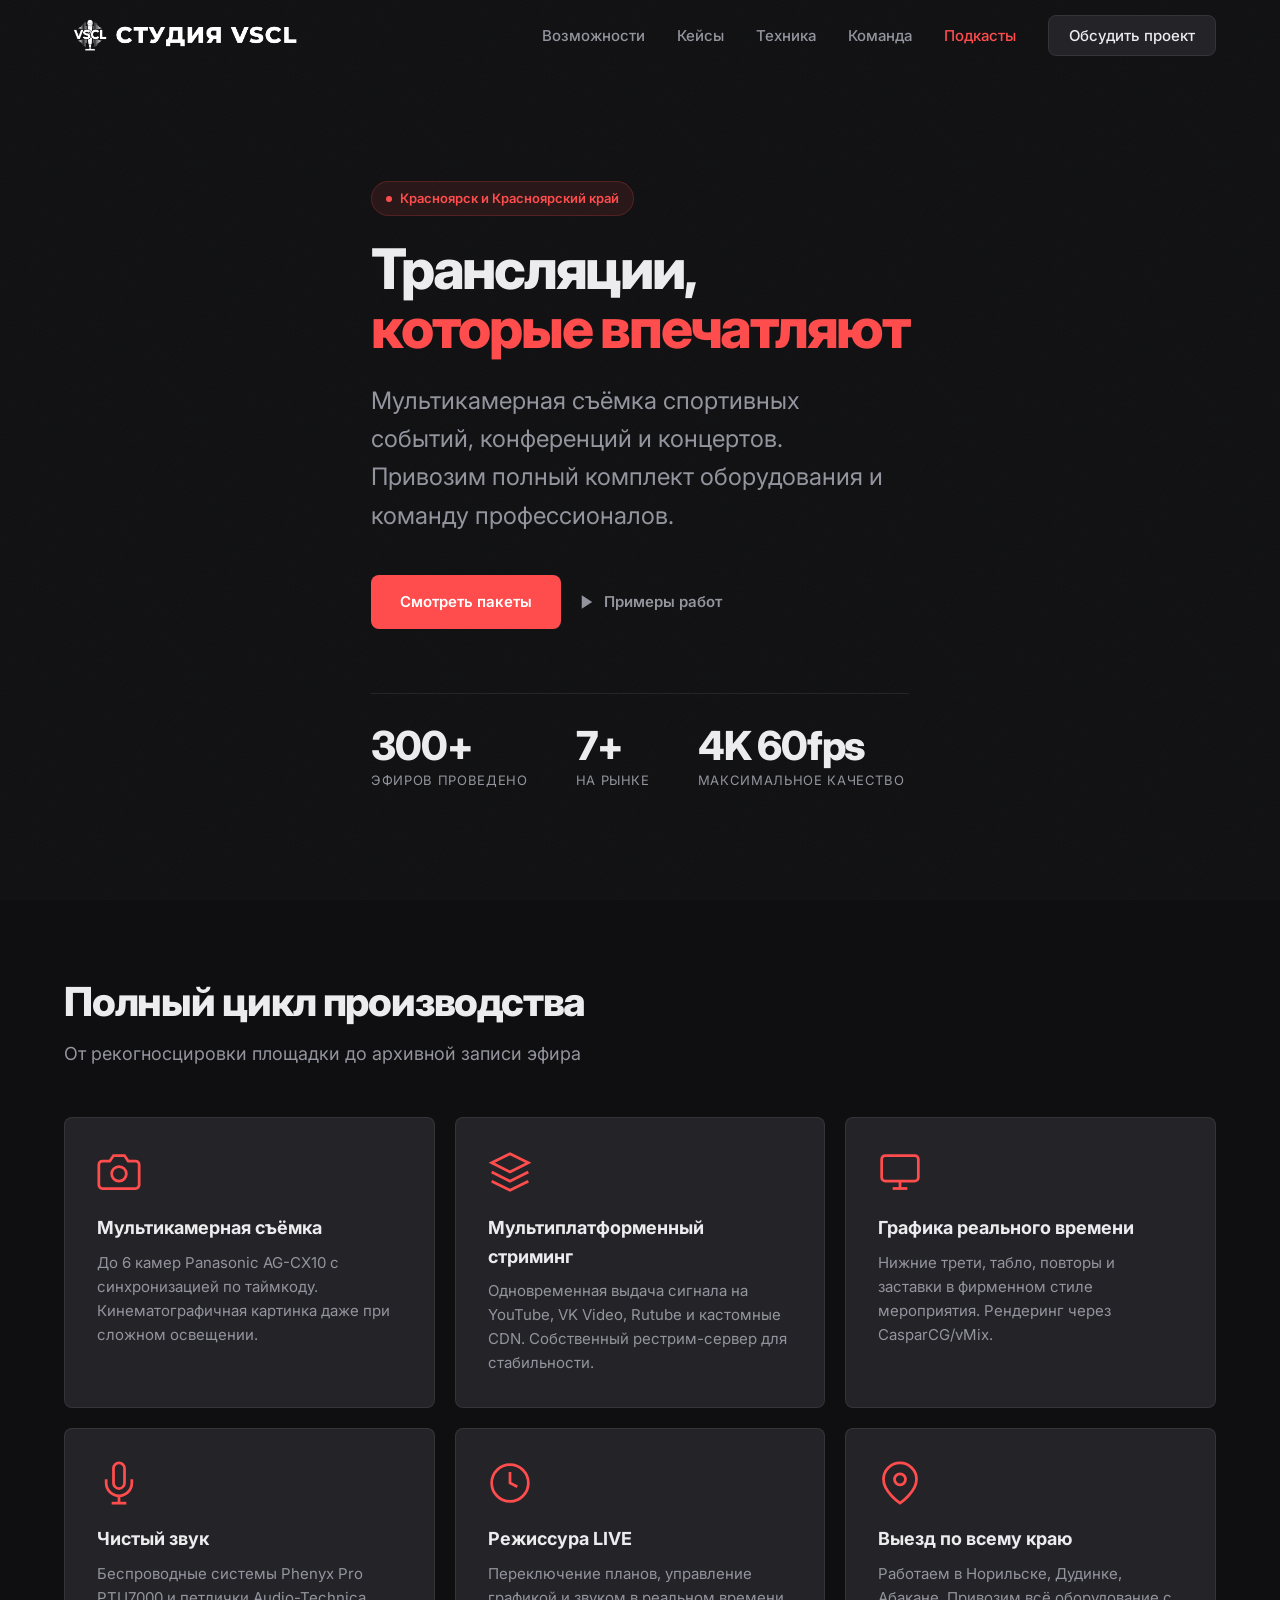
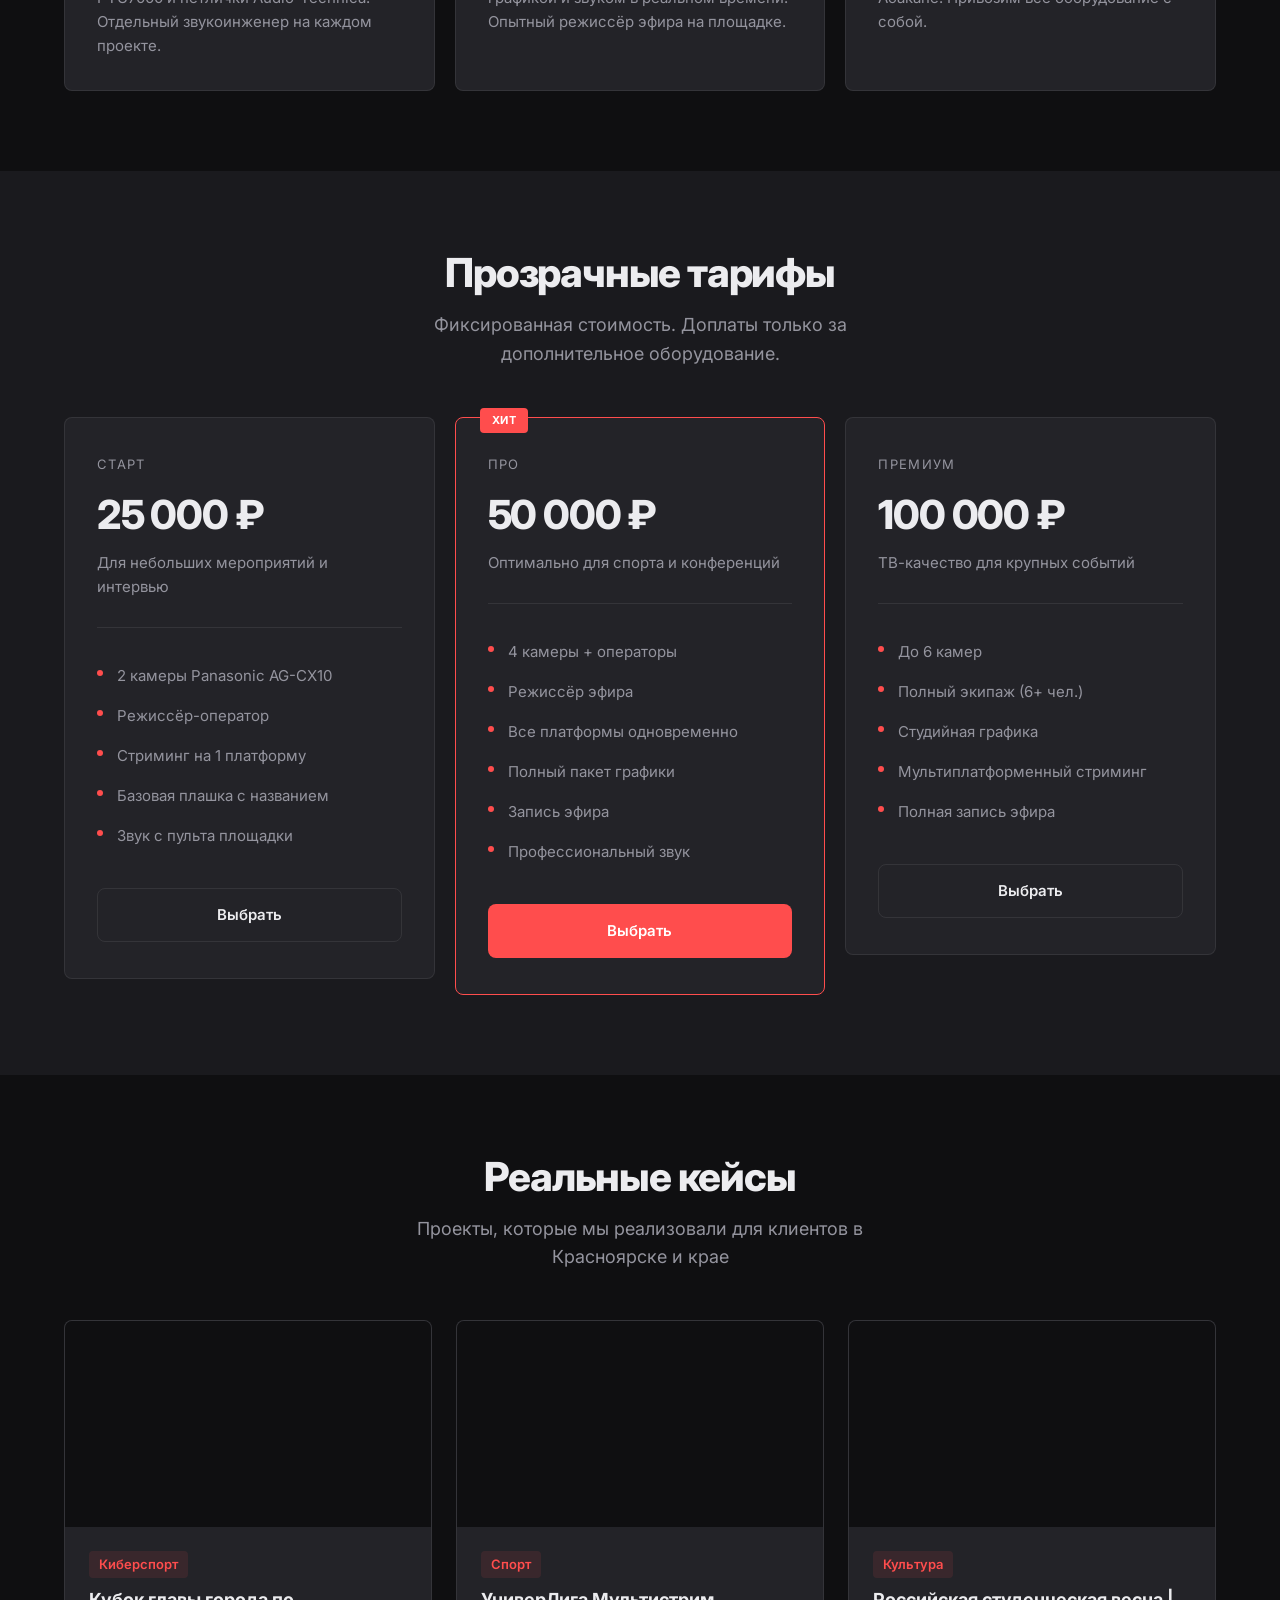
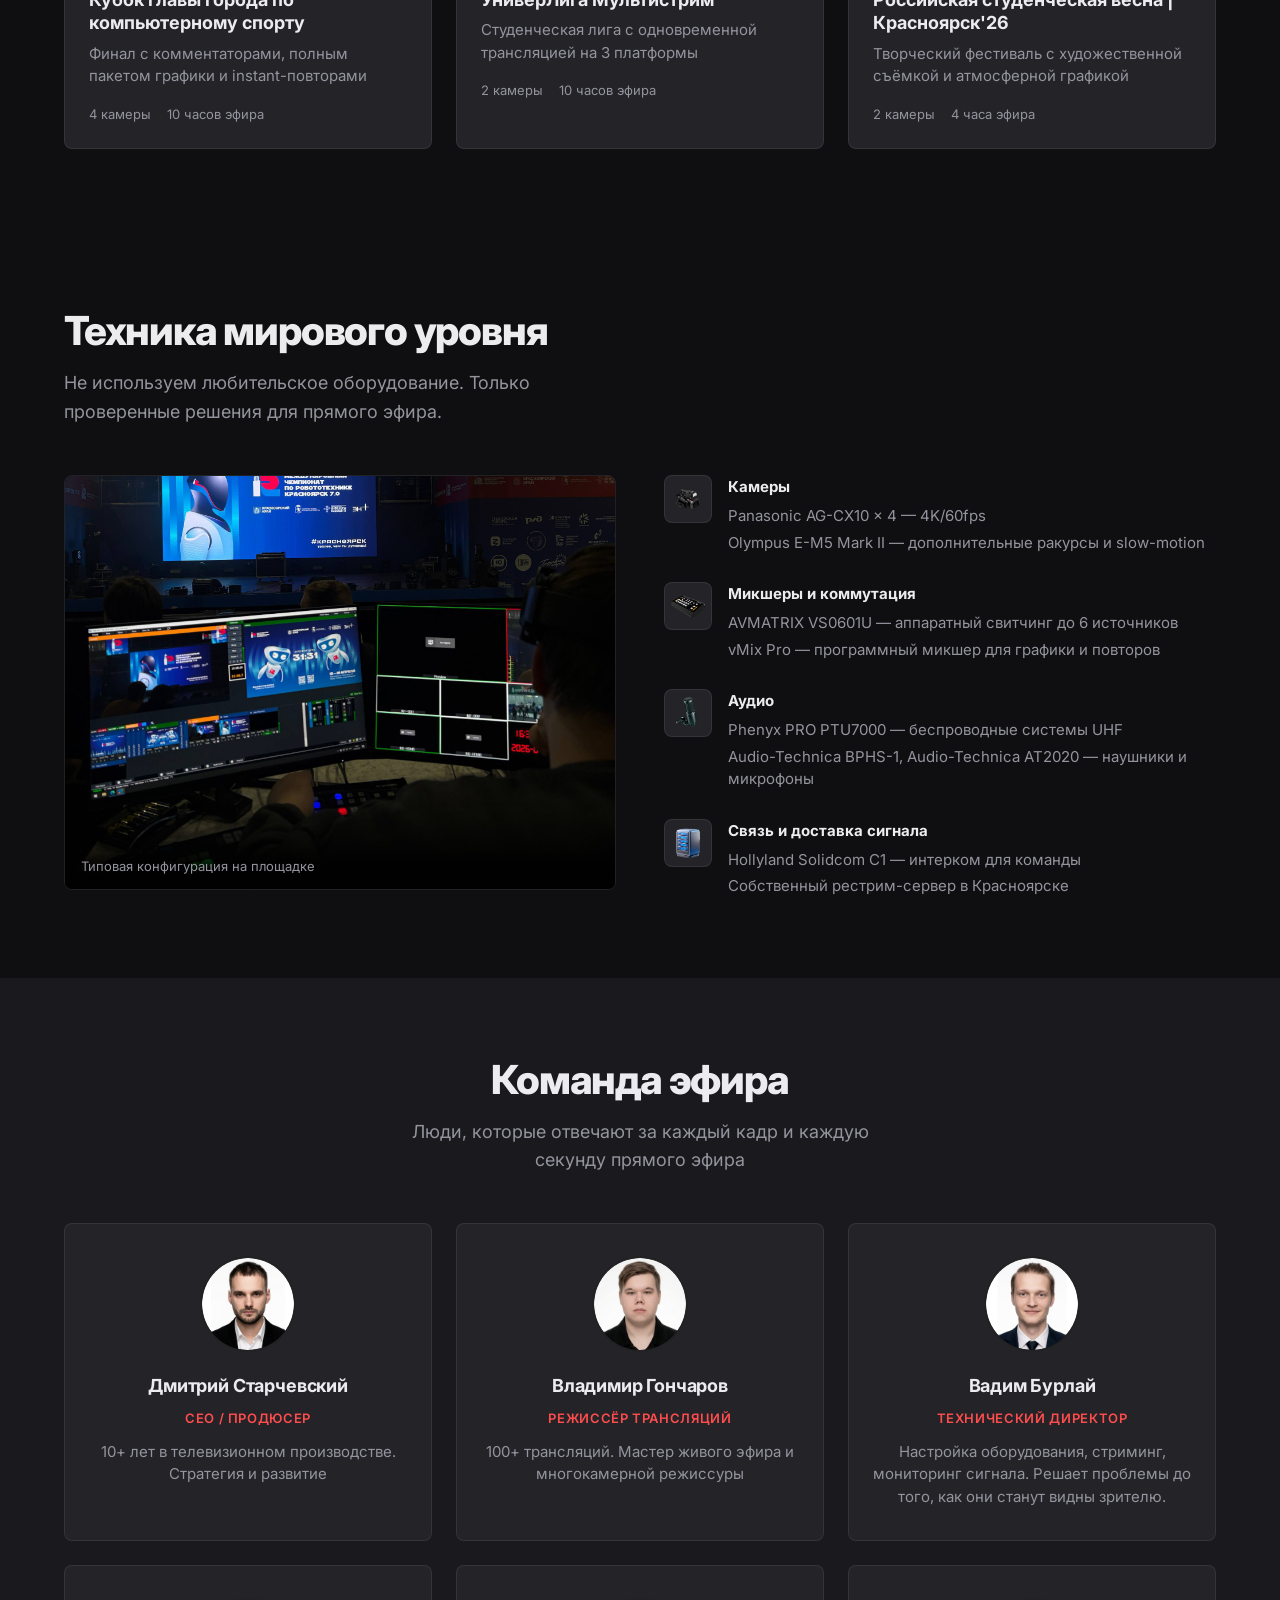
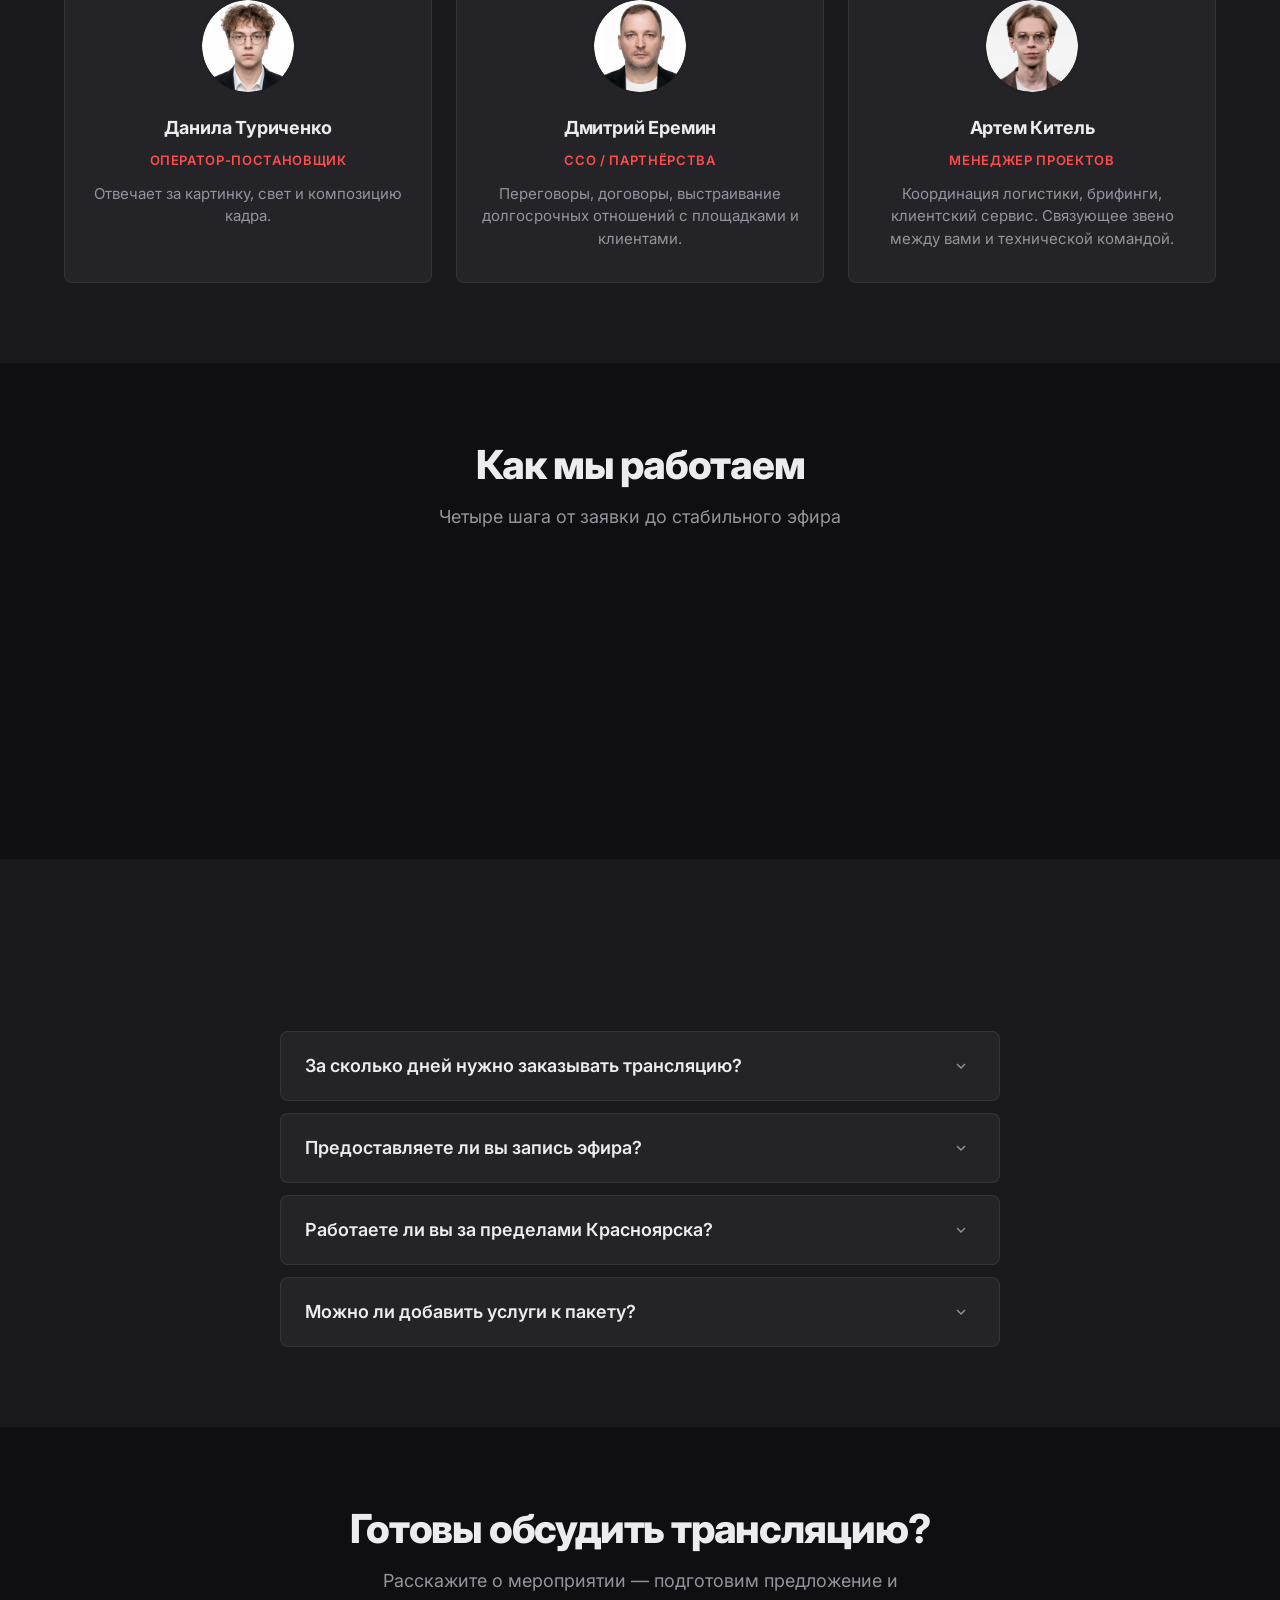
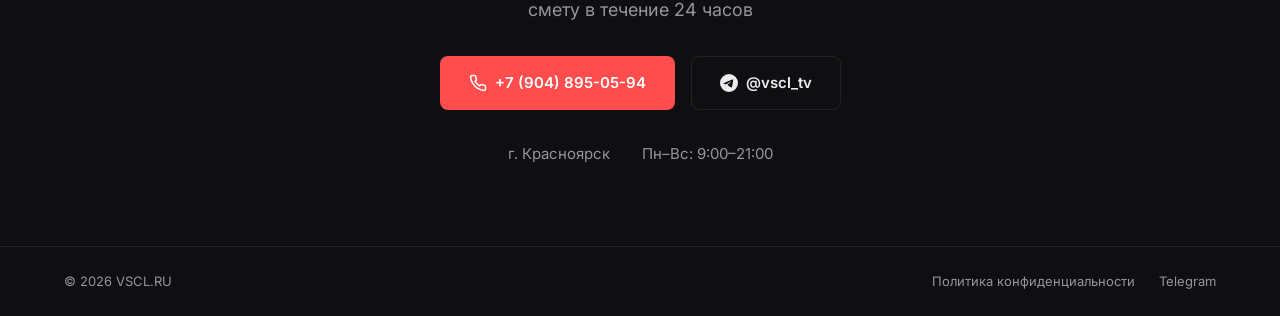
==== commit 1c5509d6: "fixed text and problems" ====
--- a/broadcast.html
+++ b/broadcast.html
@@ -59,8 +59,8 @@
       <a href="#portfolio">Кейсы</a>
       <a href="#equipment">Техника</a>
       <a href="#team">Команда</a>
+      <a href="#faq">FAQ</a>
       <a href="podcast.html" class="nav-switch">Подкасты</a>
-      <a href="#faq">FAQ</a>
       <a href="#contact" class="nav-mobile-cta">Обсудить проект</a>
     </div>
   </nav>
--- a/css/styles.css
+++ b/css/styles.css
@@ -1018,7 +1018,7 @@
   padding: 12px 16px;
   background: linear-gradient(to top, rgba(0, 0, 0, 0.8), transparent);
   font-size: var(--fs-xs);
-  color: var(--c-text-muted);
+  color: var(--c-text);
 }
 .gallery-item.wide { grid-column: span 2; }
 .gallery-item.tall { grid-row: span 2; }
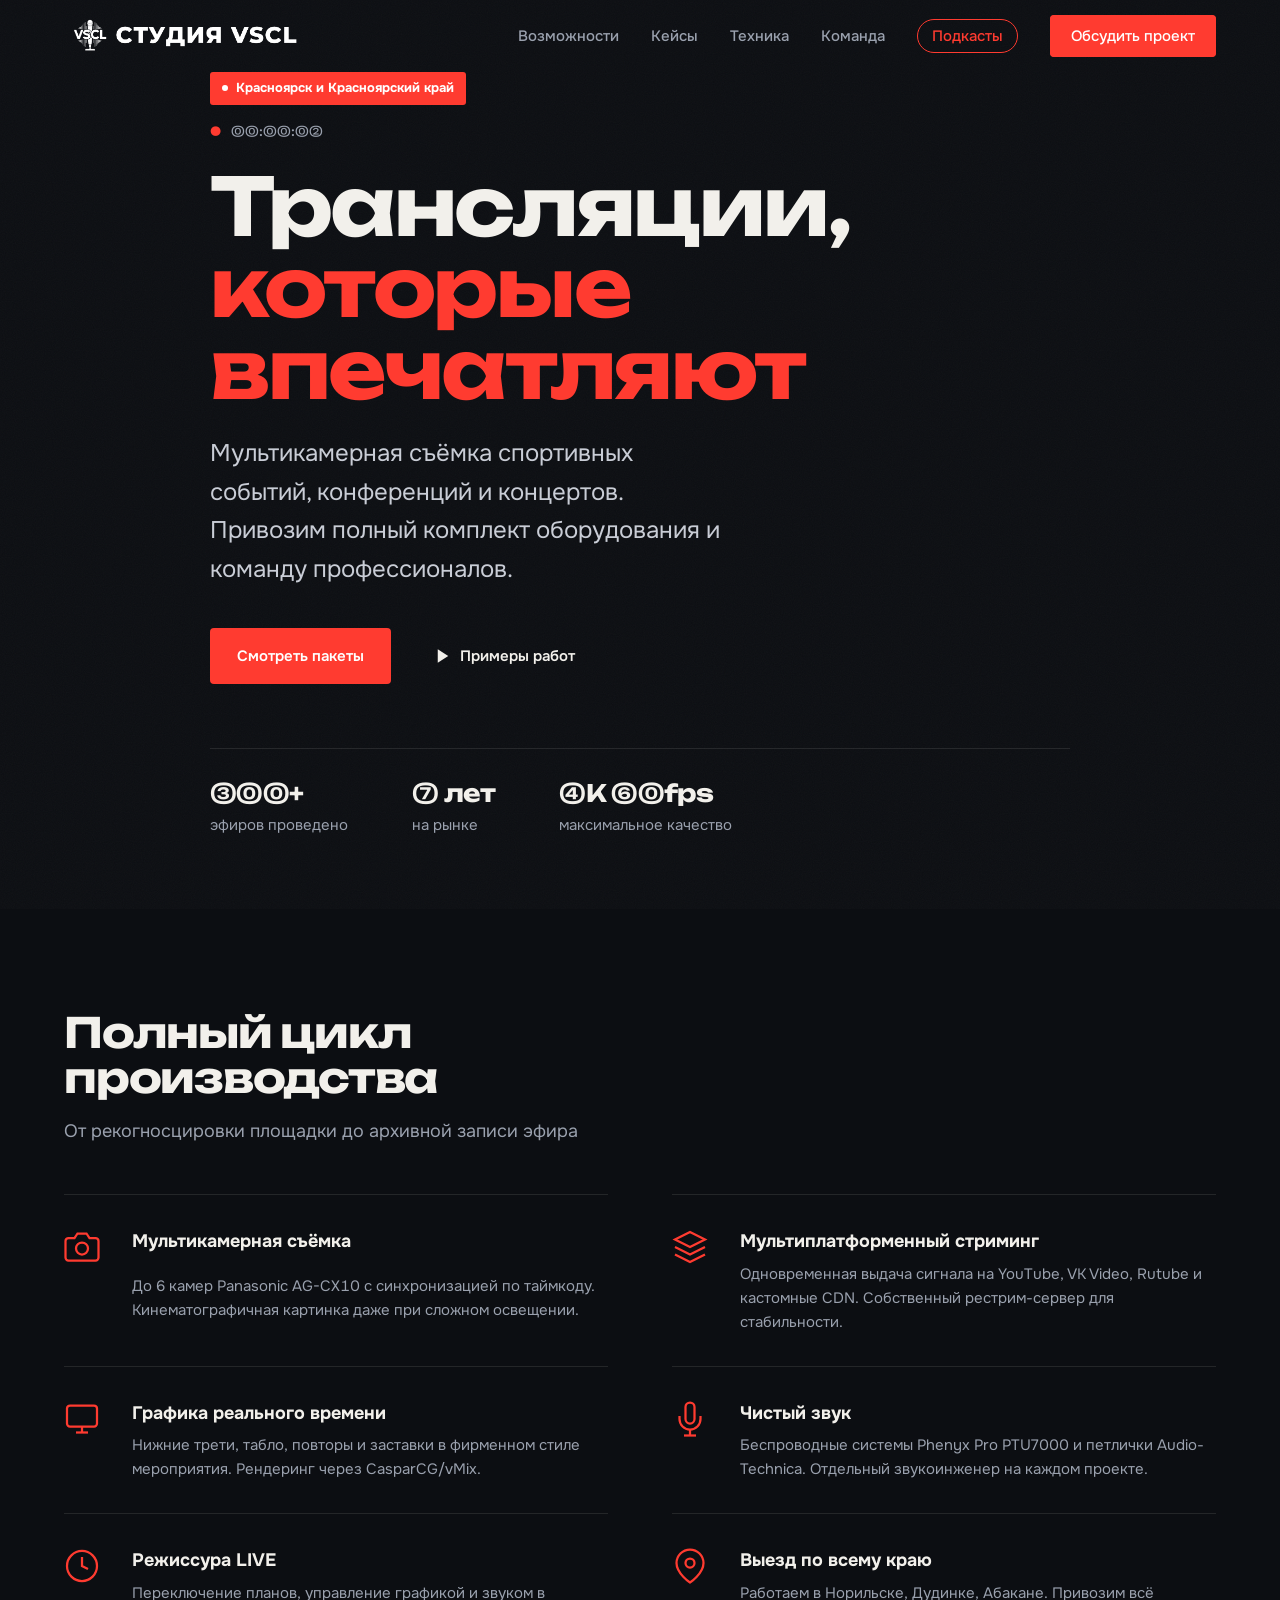
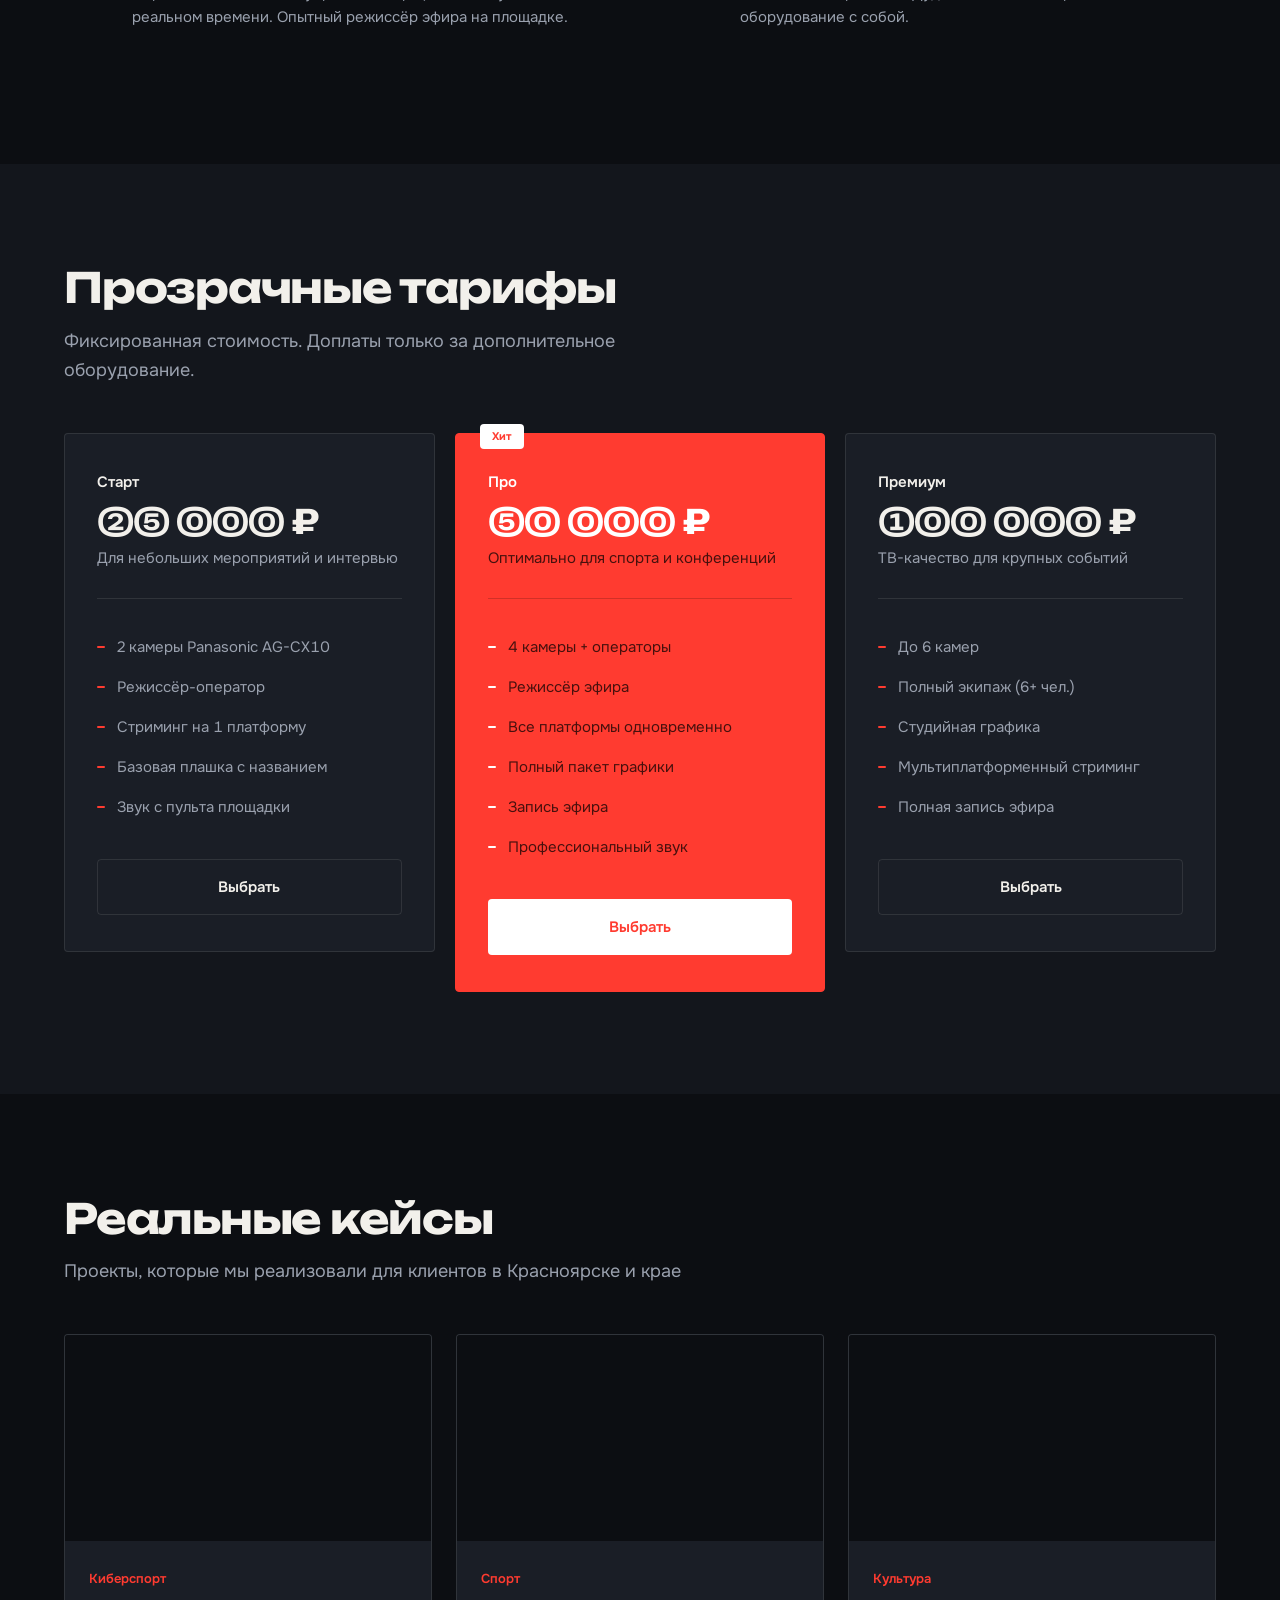
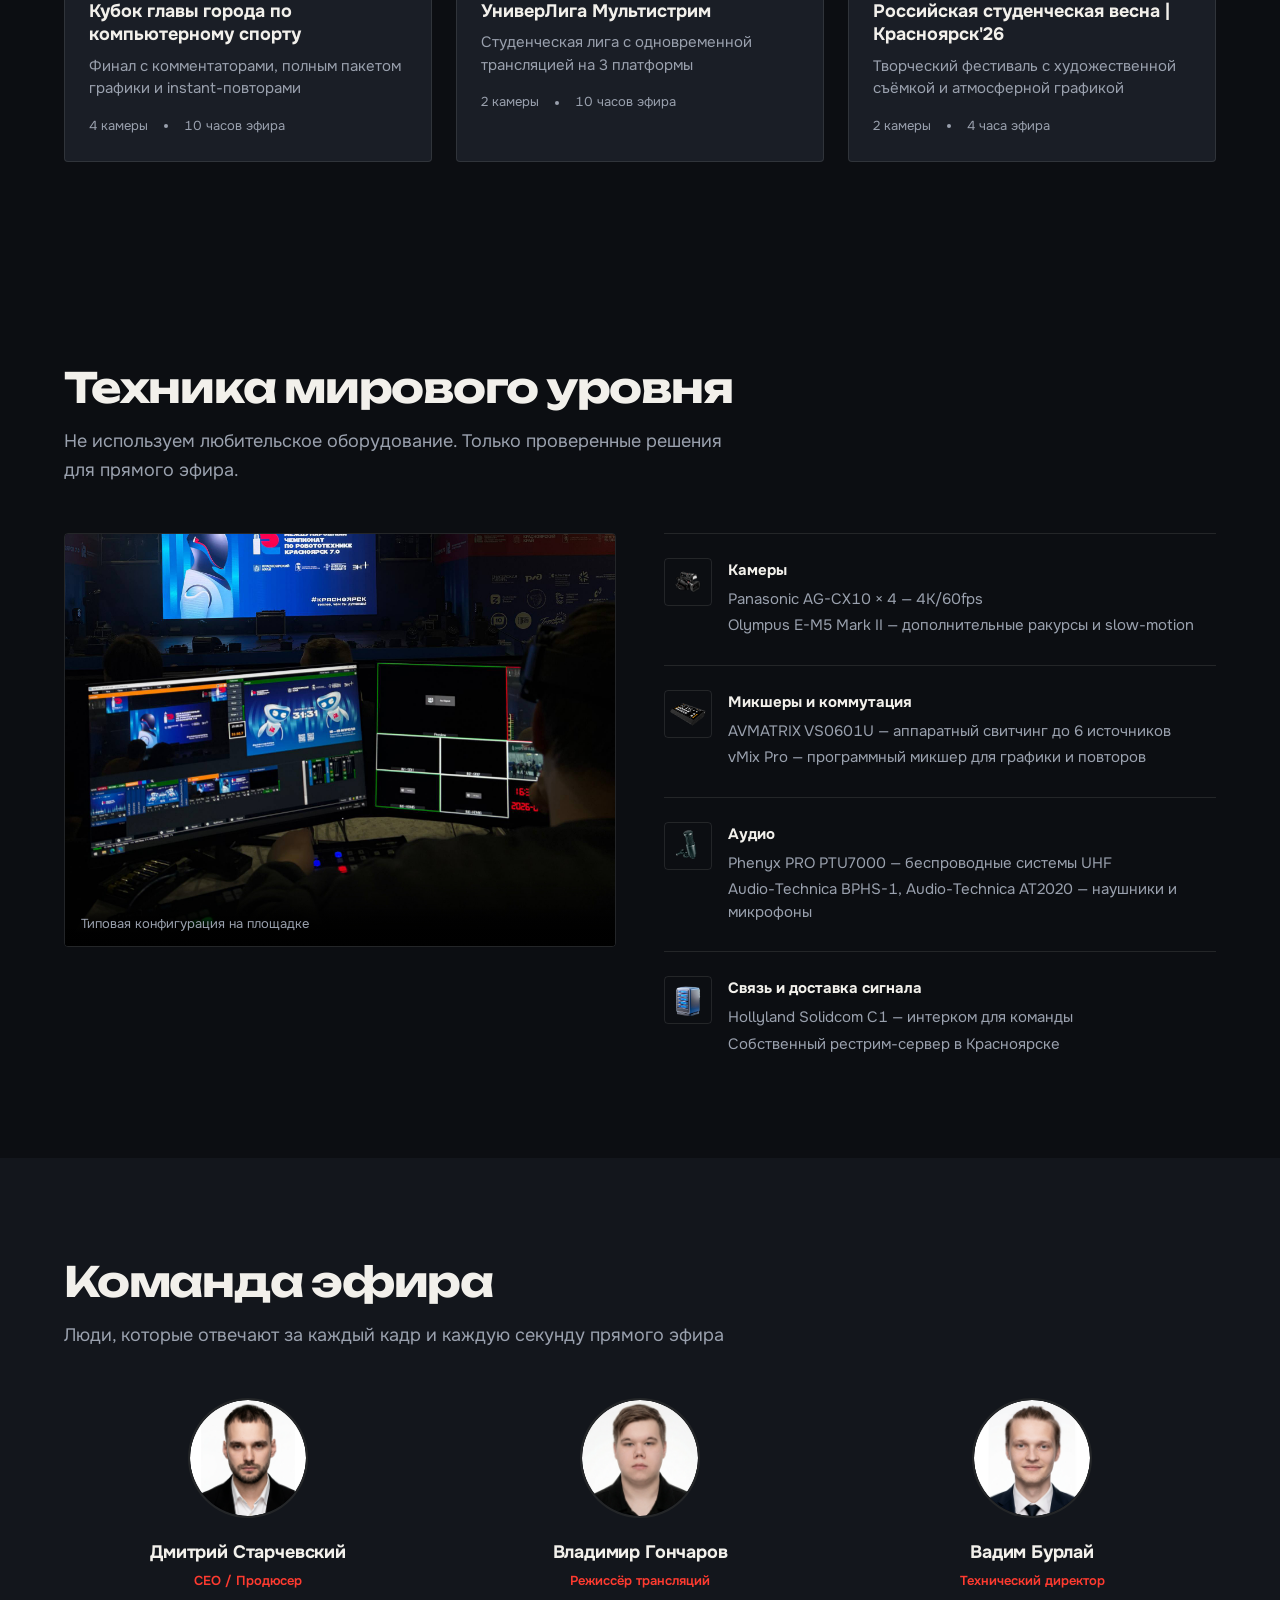
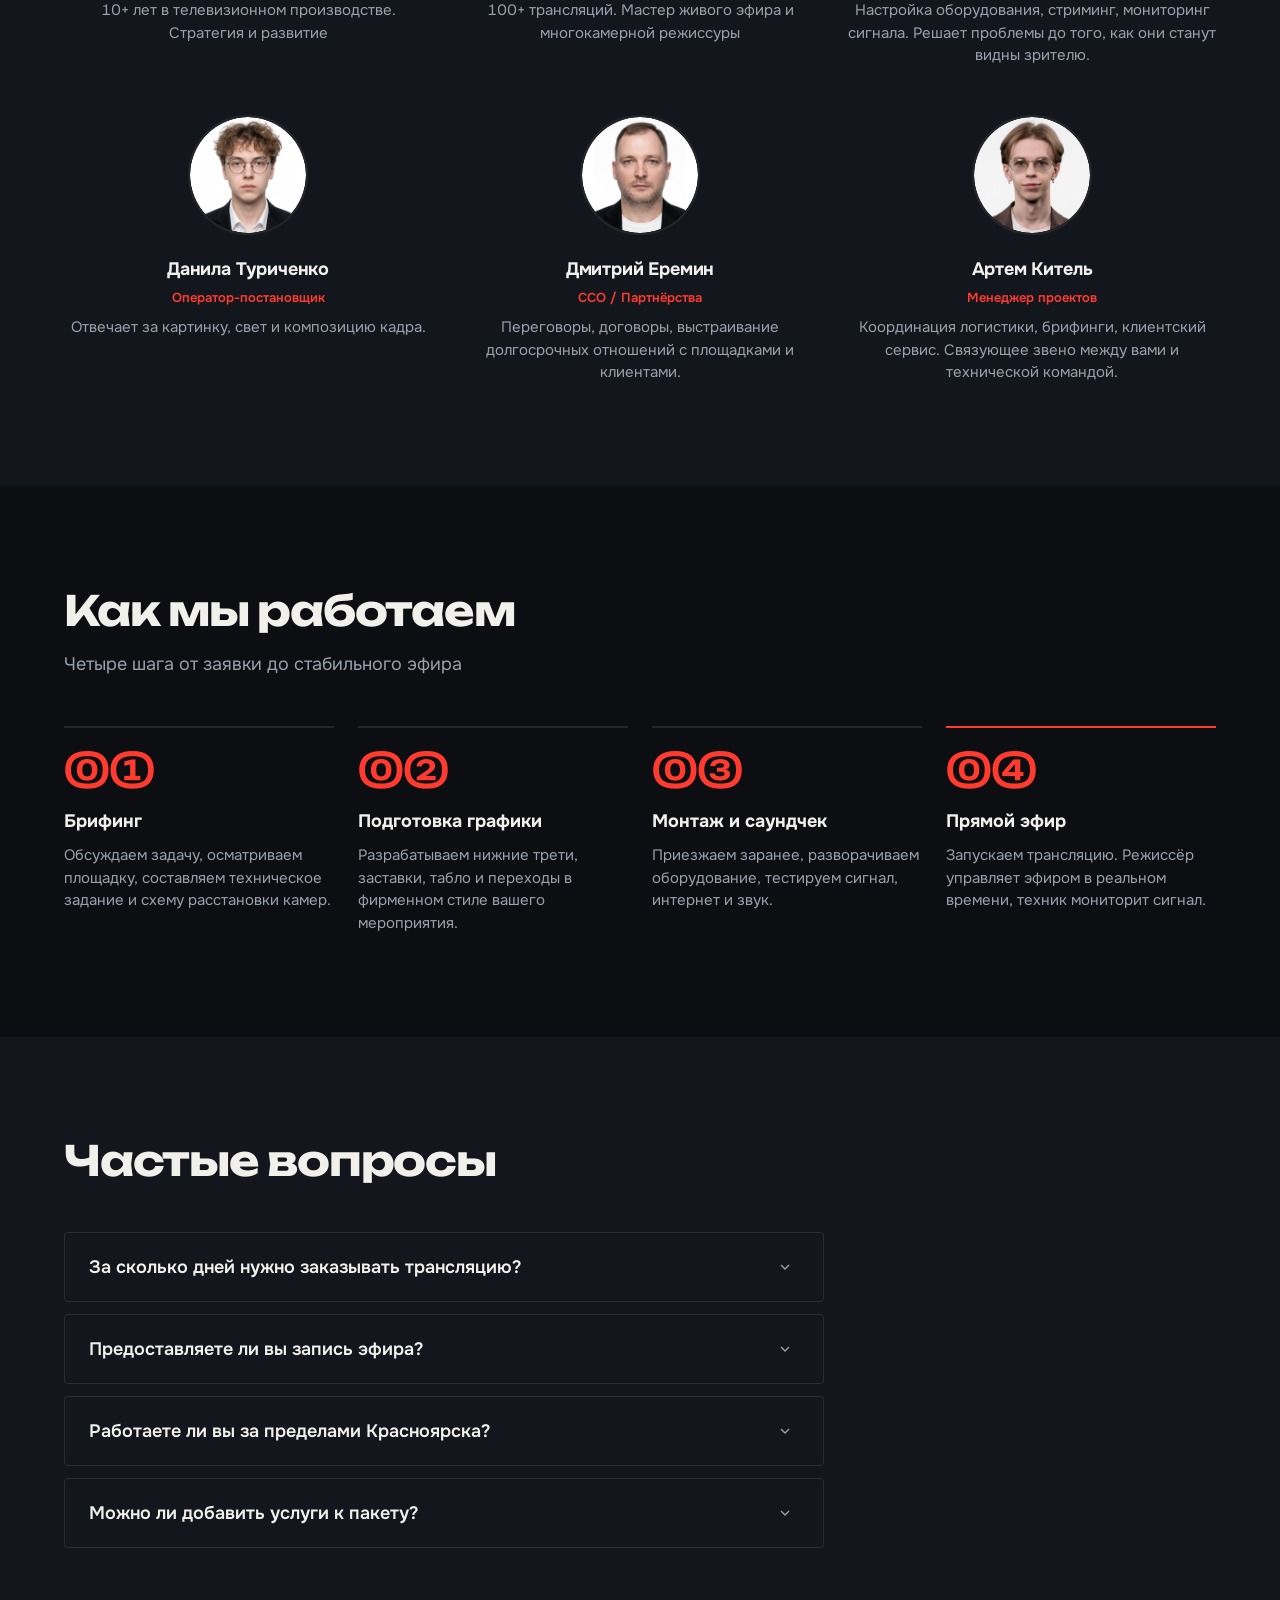
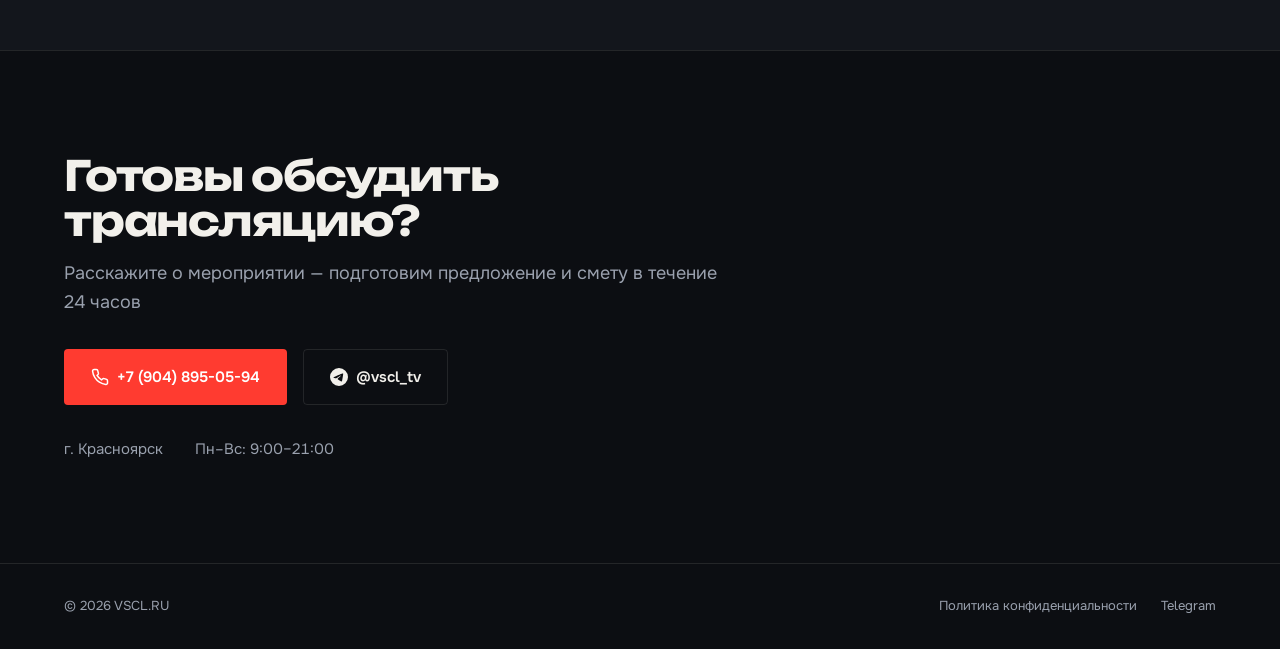
==== commit 29a94bc2: "update design Обновлен дизайн, добавлены новые шрифты, изображения, цветовая гамма" ====
--- a/broadcast.html
+++ b/broadcast.html
@@ -25,16 +25,17 @@
   
   <link rel="preconnect" href="https://fonts.googleapis.com">
   <link rel="preconnect" href="https://fonts.gstatic.com" crossorigin>
-  <link href="https://fonts.googleapis.com/css2?family=Inter:wght@400;500;600;700;800&display=swap" rel="stylesheet">
+  <link href="https://fonts.googleapis.com/css2?family=Onest:wght@400;500;600;700&family=Unbounded:wght@600;700&display=swap" rel="stylesheet">
   
   <link rel="stylesheet" href="css/styles.css">
+  <link rel="stylesheet" href="css/visual-upgrade.css">
 </head>
-<body>
+<body class="page-broadcast">
 
   <nav class="nav" id="nav">
     <div class="nav-inner">
       <a href="#" class="nav-logo">
-        <img src="img/logo.png" class="nav-logo-img">
+        <img src="img/logo.png" class="nav-logo-img" alt="VSCL">
       </a>
 
       <ul class="nav-links">
@@ -297,14 +298,14 @@
 
       <div class="equipment-layout">
         <div class="equipment-visual reveal">
-          <img src="img/tech/setup-photo.jpg" loading="lazy">
+          <img src="img/tech/setup-photo.jpg" alt="" loading="lazy">
           <div class="equipment-visual-caption">Типовая конфигурация на площадке</div>
         </div>
 
         <div class="equipment-content reveal">
           <div class="eq-category">
             <div class="eq-category-icon">
-              <img src="img/tech/camera.png" loading="lazy">
+              <img src="img/tech/camera.png" alt="" loading="lazy">
             </div>
             <div>
               <h3>Камеры</h3>
@@ -315,7 +316,7 @@
 
           <div class="eq-category">
             <div class="eq-category-icon">
-              <img src="img/tech/mixer.png" loading="lazy">
+              <img src="img/tech/mixer.png" alt="" loading="lazy">
             </div>
             <div>
               <h3>Микшеры и коммутация</h3>
@@ -326,7 +327,7 @@
 
           <div class="eq-category">
             <div class="eq-category-icon">
-              <img src="img/tech/mic.png" loading="lazy">
+              <img src="img/tech/mic.png" alt="" loading="lazy">
             </div>
             <div>
               <h3>Аудио</h3>
@@ -337,7 +338,7 @@
 
           <div class="eq-category">
             <div class="eq-category-icon">
-              <img src="img/tech/network.png" loading="lazy">
+              <img src="img/tech/network.png" alt="" loading="lazy">
             </div>
             <div>
               <h3>Связь и доставка сигнала</h3>
@@ -360,7 +361,7 @@
       <div class="team-grid">
         <article class="team-card reveal">
           <div class="team-avatar">
-            <img src="img/team/ceo.png" loading="lazy">
+            <img src="img/team/ceo.png" alt="Дмитрий Старчевский" loading="lazy">
           </div>
           <h3>Дмитрий Старчевский</h3>
           <span class="team-role">CEO / Продюсер</span>
@@ -369,7 +370,7 @@
 
         <article class="team-card reveal">
           <div class="team-avatar">
-            <img src="img/team/rej.png" loading="lazy">
+            <img src="img/team/rej.png" alt="Владимир Гончаров" loading="lazy">
           </div>
           <h3>Владимир Гончаров</h3>
           <span class="team-role">Режиссёр трансляций</span>
@@ -378,7 +379,7 @@
 
         <article class="team-card reveal">
           <div class="team-avatar">
-            <img src="img/team/tech.png" loading="lazy">
+            <img src="img/team/tech.png" alt="Вадим Бурлай" loading="lazy">
           </div>
           <h3>Вадим Бурлай</h3>
           <span class="team-role">Технический директор</span>
@@ -387,7 +388,7 @@
 
         <article class="team-card reveal">
           <div class="team-avatar">
-            <img src="img/team/camera.png" loading="lazy">
+            <img src="img/team/camera.png" alt="Данила Туриченко" loading="lazy">
           </div>
           <h3>Данила Туриченко</h3>
           <span class="team-role">Оператор-постановщик</span>
@@ -396,7 +397,7 @@
 
         <article class="team-card reveal">
           <div class="team-avatar">
-            <img src="img/team/cco.png" loading="lazy">
+            <img src="img/team/cco.png" alt="Дмитрий Еремин" loading="lazy">
           </div>
           <h3>Дмитрий Еремин</h3>
           <span class="team-role">CCO / Партнёрства</span>
@@ -405,7 +406,7 @@
 
         <article class="team-card reveal">
           <div class="team-avatar">
-            <img src="img/team/manager.png" loading="lazy">
+            <img src="img/team/manager.png" alt="Артем Китель" loading="lazy">
           </div>
           <h3>Артем Китель</h3>
           <span class="team-role">Менеджер проектов</span>
--- a/css/visual-upgrade.css
+++ b/css/visual-upgrade.css
@@ -0,0 +1,204 @@
+/* VSCL visual upgrade — подключается ПОСЛЕ styles.css */
+:root {
+  --c-bg: #0C0E12;
+  --c-bg-elevated: #13161C;
+  --c-bg-card: #1A1E26;
+  --c-text: #F2F0EB;
+  --c-text-muted: #9AA1AE;
+  --c-accent: #FF3B30;
+  --c-accent-hover: #FF5E55;
+  --c-on-accent: #fff;
+  --c-border: rgba(242, 240, 235, 0.10);
+  --ff-display: 'Unbounded', 'Onest', system-ui, sans-serif;
+  --ff-sans: 'Onest', system-ui, sans-serif;
+  --radius: 4px;
+  --fs-2xl: clamp(2.4rem, 1.2rem + 5.2vw, 5rem);
+  --fs-xl: clamp(1.6rem, 1.1rem + 2.2vw, 2.6rem);
+}
+/* Подкаст-страница: светло-салатовый акцент */
+body.page-podcast {
+  --c-accent: #B8F27C;
+  --c-accent-hover: #CDF79F;
+  --c-on-accent: #10200A;
+}
+
+body { font-family: var(--ff-sans); font-feature-settings: 'ss01', 'tnum' 0; }
+p { max-width: 68ch; }
+
+/* Типографика: display-шрифт только для заголовков и цифр */
+.hero-title, .section-title, .gate-title, .package-price, .stat-item dt,
+.step-number, .gate-card-content h2 {
+  font-family: var(--ff-display);
+  font-weight: 700;
+  letter-spacing: -0.03em;
+  line-height: 1.08;
+}
+.hero-title { line-height: 1.02; }
+.hero-title .text-accent { display: block; color: var(--c-accent); }
+.section-title { max-width: 18ch; text-wrap: balance; }
+.cta .section-title { max-width: none; }
+
+/* Единая левая выравнивающая сетка заголовков */
+.section-header,
+.packages .section-header, .portfolio .section-header, .team .section-header,
+.process .section-header, .faq .section-header, .cta .section-header { text-align: left; }
+.packages .section-subtitle, .portfolio .section-subtitle, .team .section-subtitle,
+.process .section-subtitle, .cta .section-subtitle { margin-inline: 0; }
+.section-subtitle { max-width: 56ch; }
+.section { padding: clamp(4rem, 8vw, 7rem) 0; }
+.faq .section-header, .faq-list { max-width: 760px; }
+.faq-list { margin-inline: 0; }
+
+/* Убираем капслок-«подписи» */
+.stat-item dd, .package-name, .package-options-title, .team-role, .package-badge {
+  text-transform: none; letter-spacing: 0;
+}
+
+/* Кнопки */
+.btn { border-radius: var(--radius); padding: 15px 26px; }
+.btn-primary { background: var(--c-accent); color: var(--c-on-accent); }
+.btn-primary:hover { background: var(--c-accent-hover); }
+.btn-ghost { color: var(--c-text); }
+:focus-visible { outline: 2px solid var(--c-accent); outline-offset: 3px; }
+
+/* Навигация */
+.nav.scrolled, .nav.menu-active { background: rgba(12, 14, 18, 0.88); }
+.nav-cta { background: var(--c-accent) !important; border-color: var(--c-accent) !important; color: var(--c-on-accent) !important; }
+.nav-cta:hover { background: var(--c-accent-hover) !important; }
+.nav-links a { position: relative; }
+.nav-links a:not(.nav-cta):hover { color: var(--c-text); }
+.nav-switch { border: 1px solid currentColor; padding: 6px 14px; border-radius: 100px; }
+
+/* HERO — «эфирный» экран: индикатор ON AIR + таймкод */
+.hero { min-height: 100svh; align-items: flex-end; padding-bottom: clamp(3rem, 8vh, 6rem); }
+.hero-video { opacity: 0.4; filter: saturate(0.85) contrast(1.05); }
+.hero-overlay {
+  background:
+    linear-gradient(to right, rgba(12,14,18,0.92) 0%, rgba(12,14,18,0.55) 55%, rgba(12,14,18,0.25) 100%),
+    linear-gradient(to top, var(--c-bg) 2%, transparent 40%);
+}
+.hero-content { max-width: 860px; }
+.hero-badge {
+  background: var(--c-accent); color: var(--c-on-accent);
+  border: 0; border-radius: 3px; padding: 6px 12px; font-weight: 700;
+}
+.hero-badge .live-dot { background: var(--c-on-accent); }
+.hero-timecode {
+  font-variant-numeric: tabular-nums; font-family: var(--ff-display); font-size: var(--fs-xs);
+  color: var(--c-text-muted); margin: -8px 0 24px; display: flex; gap: 10px; align-items: center;
+}
+.hero-timecode b { color: var(--c-accent); font-weight: 700; }
+.hero-subtitle { color: #C9CDD6; }
+.hero-stats { gap: clamp(24px, 5vw, 64px); }
+.stat-item dt { font-size: var(--fs-lg); }
+.stat-item dd { font-size: var(--fs-sm); margin-top: 6px; }
+
+/* Услуги — список со строками вместо одинаковых карточек */
+.services-grid { gap: 0 64px; grid-template-columns: repeat(2, 1fr); }
+.service-card {
+  background: none; border: 0; border-top: 1px solid var(--c-border);
+  border-radius: 0; padding: 32px 0; display: grid;
+  grid-template-columns: 44px 1fr; column-gap: 24px;
+}
+.service-card:hover { border-color: var(--c-accent); }
+.service-icon { grid-row: span 2; margin: 2px 0 0; width: 36px; height: 36px; }
+.service-card h3 { font-size: var(--fs-base); margin-bottom: 6px; }
+
+/* Пакеты */
+.packages { background: var(--c-bg-elevated); }
+.package-card { border-radius: var(--radius); background: var(--c-bg-card); padding: 36px 32px; }
+.package-price { font-size: clamp(1.5rem, 1.1rem + 1.4vw, 2.1rem); margin-bottom: 6px; }
+.package-name { font-size: var(--fs-sm); font-weight: 600; color: var(--c-text); margin-bottom: 10px; }
+.package-card.popular { background: var(--c-accent); border-color: var(--c-accent); color: var(--c-on-accent); }
+.package-card.popular .package-name, .package-card.popular .package-price { color: var(--c-on-accent); }
+.package-card.popular .package-desc, .package-card.popular .package-features li,
+.package-card.popular .package-options-title { color: rgba(0,0,0,0.72); }
+.package-card.popular .package-desc { border-color: rgba(0,0,0,0.18); }
+.package-card.popular .package-features li::before { background: var(--c-on-accent); }
+.package-card.popular .btn-primary { background: var(--c-on-accent); color: var(--c-accent); }
+.package-card.popular .package-badge { background: var(--c-on-accent); color: var(--c-accent); }
+.package-note { border-radius: var(--radius); }
+.package-features li::before { border-radius: 1px; width: 8px; height: 2px; top: 19px; }
+
+/* Кейсы, техника, галерея */
+.portfolio-card, .gallery-item, .equipment-visual, .faq-item, .team-card { border-radius: var(--radius); }
+.portfolio-card:hover { border-color: var(--c-accent); }
+.portfolio-tag { background: none; padding: 0; color: var(--c-accent); }
+.portfolio-meta span + span::before { content: ''; display: inline-block; width: 4px; height: 4px; background: var(--c-text-muted); border-radius: 50%; margin-right: 16px; vertical-align: middle; }
+.gallery-item figcaption { padding: 28px 16px 14px; font-size: var(--fs-sm); }
+.eq-category { padding-top: 24px; border-top: 1px solid var(--c-border); }
+.eq-category-icon { background: transparent; }
+
+/* Команда — круглые портреты у каждого */
+.team-card { background: none; border: 0; padding: 0; text-align: center; }
+.team-card:hover { transform: none; border: 0; }
+.team-avatar {
+  width: 120px; height: 120px; aspect-ratio: 1 / 1; border-radius: 50%;
+  margin: 0 auto 20px; border: 2px solid var(--c-border);
+}
+.team-card:hover .team-avatar { border-color: var(--c-accent); }
+.team-avatar img { border-radius: 50%; }
+.team-role { color: var(--c-accent); margin-bottom: 8px; display: block; }
+.team-card p { margin-inline: auto; }
+.team-grid { grid-template-columns: repeat(3, 1fr); gap: 48px 24px; }
+
+/* Процесс — это реальная последовательность, поэтому нумерация уместна */
+.process-step { border-top: 2px solid var(--c-border); padding-top: 20px; }
+.process-step:last-child { border-top-color: var(--c-accent); }
+.step-number {
+  font-size: var(--fs-xl); color: var(--c-accent); text-shadow: none; margin-bottom: 14px;
+}
+
+/* FAQ, CTA, footer */
+.faq-item { background: none; border-color: var(--c-border); }
+.faq-item.active { background: var(--c-bg-card); }
+.cta { background: var(--c-bg); border-top: 1px solid var(--c-border); }
+.cta-content { text-align: left; margin: 0; max-width: 720px; }
+.cta-buttons, .cta-info { justify-content: flex-start; }
+.footer { padding: 32px 0; }
+
+/* Карусель */
+.carousel-btn { background: var(--c-text); color: var(--c-bg); border: 0; }
+.carousel-btn:hover { background: var(--c-accent); color: var(--c-on-accent); }
+
+/* Reveal — единый спокойный вход, без «каждой карточке по анимации» */
+.reveal { transform: translateY(12px); transition: opacity .5s ease, transform .5s ease; }
+
+/* Входная страница */
+.gate-title { font-size: var(--fs-2xl); max-width: 14ch; }
+.gate-title .text-accent { display: block; }
+.gate-card { border-radius: var(--radius); }
+.gate-card:hover { transform: none; border-color: var(--c-accent); }
+.gate-bg { opacity: 0.4; }
+.gate-card::after { background: linear-gradient(to top, rgba(12,14,18,0.95) 10%, rgba(12,14,18,0.1)); }
+.gate-badge { background: var(--c-accent); color: var(--c-on-accent); border: 0; border-radius: 3px; }
+.gate-badge .live-dot { background: var(--c-on-accent); }
+.gate-cta { border-bottom: 2px solid var(--c-accent); padding-bottom: 2px; color: var(--c-text); }
+.gate-card:hover .gate-cta { text-decoration: none; }
+
+@media (max-width: 1024px) { .services-grid { grid-template-columns: 1fr; } }
+@media (max-width: 768px) {
+  .team-grid { grid-template-columns: repeat(2, 1fr); max-width: none; gap: 32px 16px; }
+  .team-avatar { width: 96px; height: 96px; }
+  .hero { align-items: center; }
+  .nav-switch { border: 0; padding: 12px 24px; }
+}
+@media (prefers-reduced-motion: reduce) {
+  *, *::before, *::after { animation: none !important; transition: none !important; scroll-behavior: auto !important; }
+  .reveal { opacity: 1; transform: none; }
+}
+
+/* Подкаст: перекрашиваем места, где красный был прописан жёстко */
+body.page-podcast .package-note {
+  background: rgba(184, 242, 124, 0.08);
+  border-color: rgba(184, 242, 124, 0.3);
+}
+body.page-podcast .package-card.popular .package-note {
+  background: rgba(0, 0, 0, 0.08);
+  border-color: rgba(0, 0, 0, 0.25);
+  color: rgba(0, 0, 0, 0.75);
+}
+body.page-podcast .portfolio-tag { background: none; }
+
+/* Стрелки карусели всегда активны */
+.carousel-btn:disabled { opacity: 1; pointer-events: auto; }
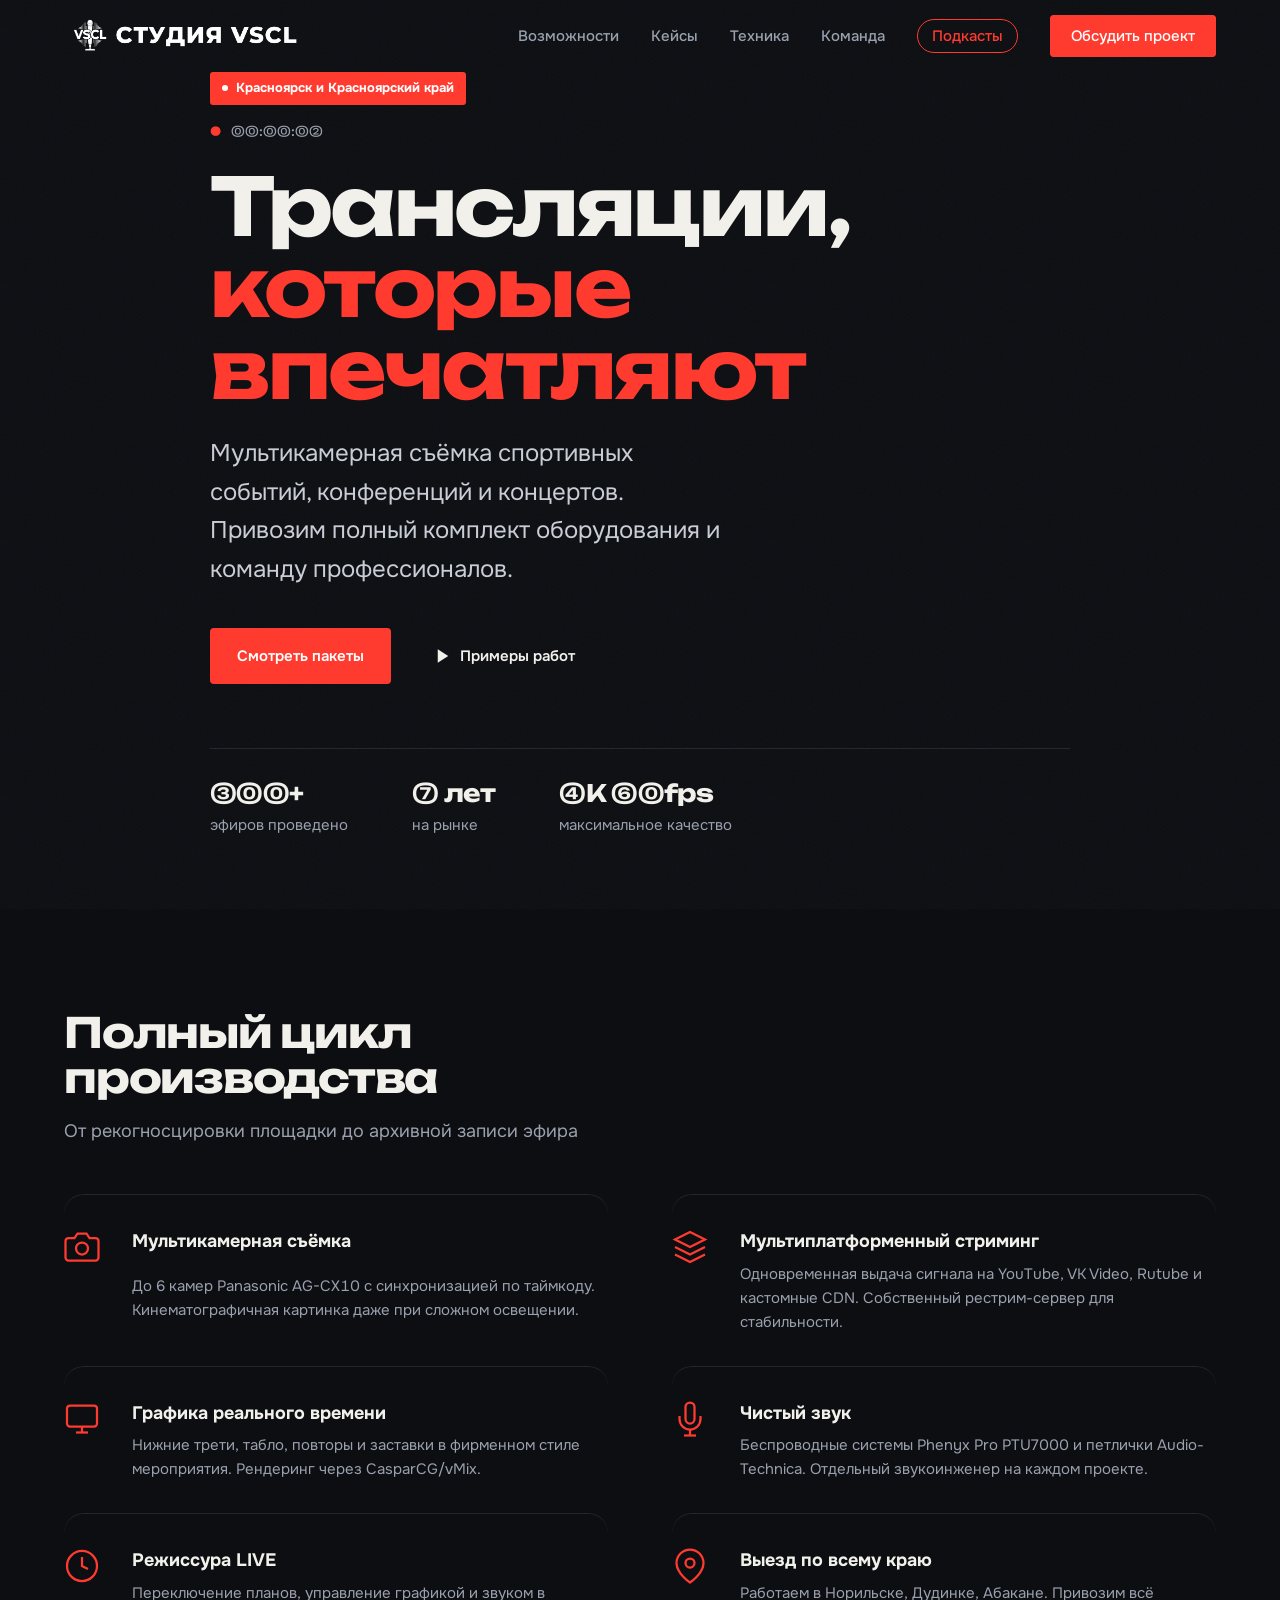
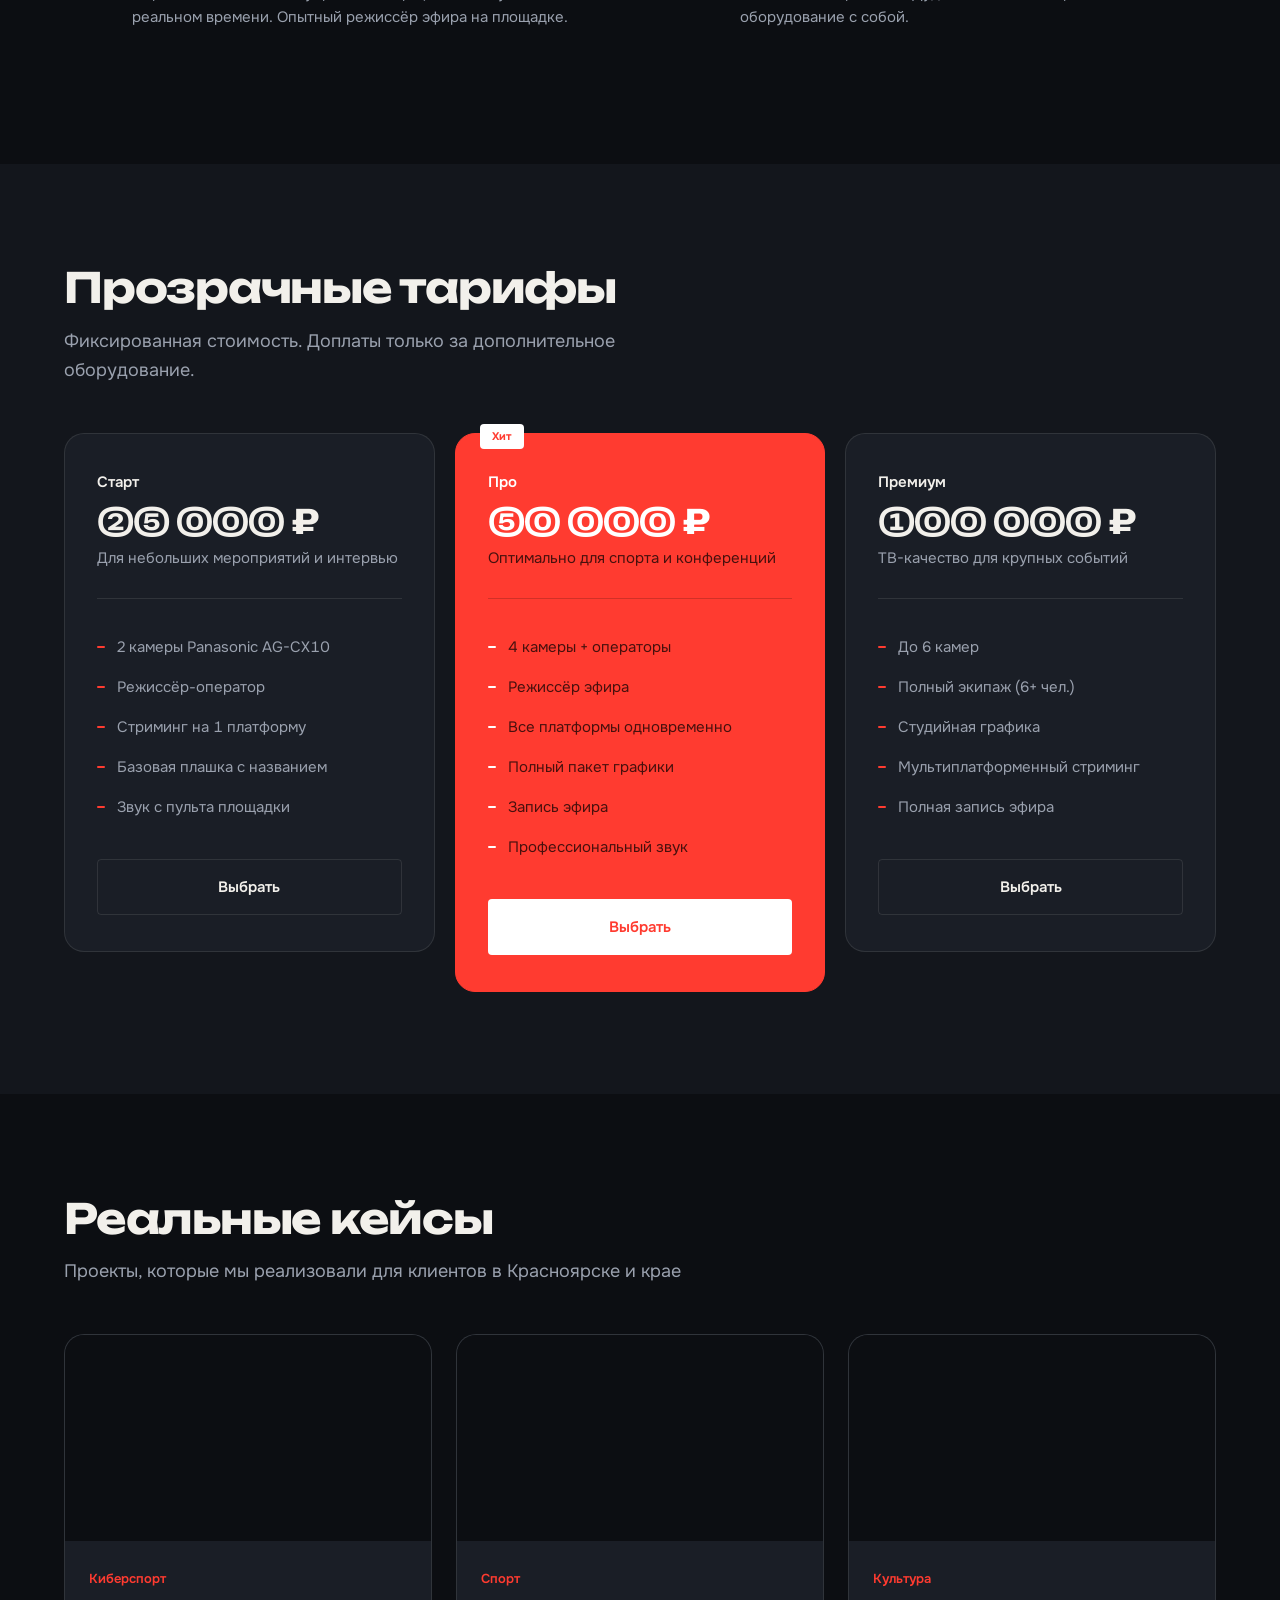
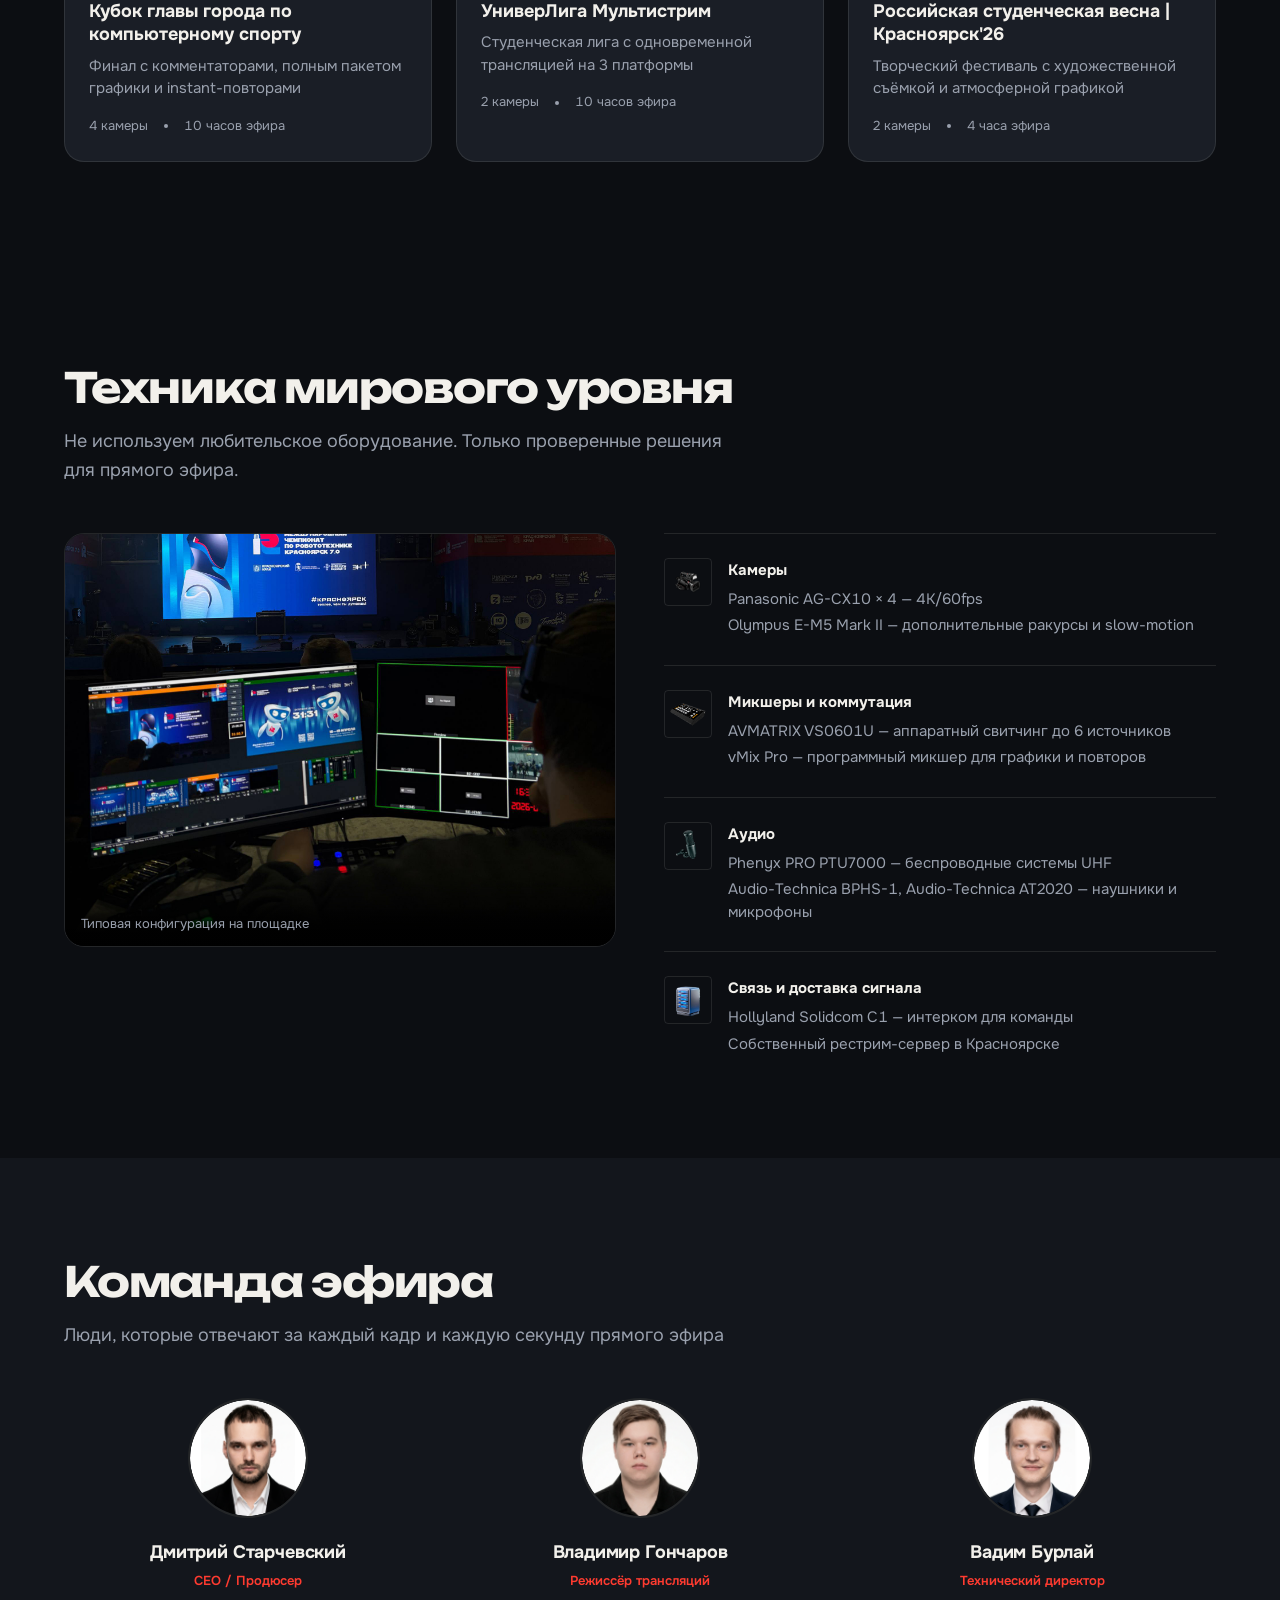
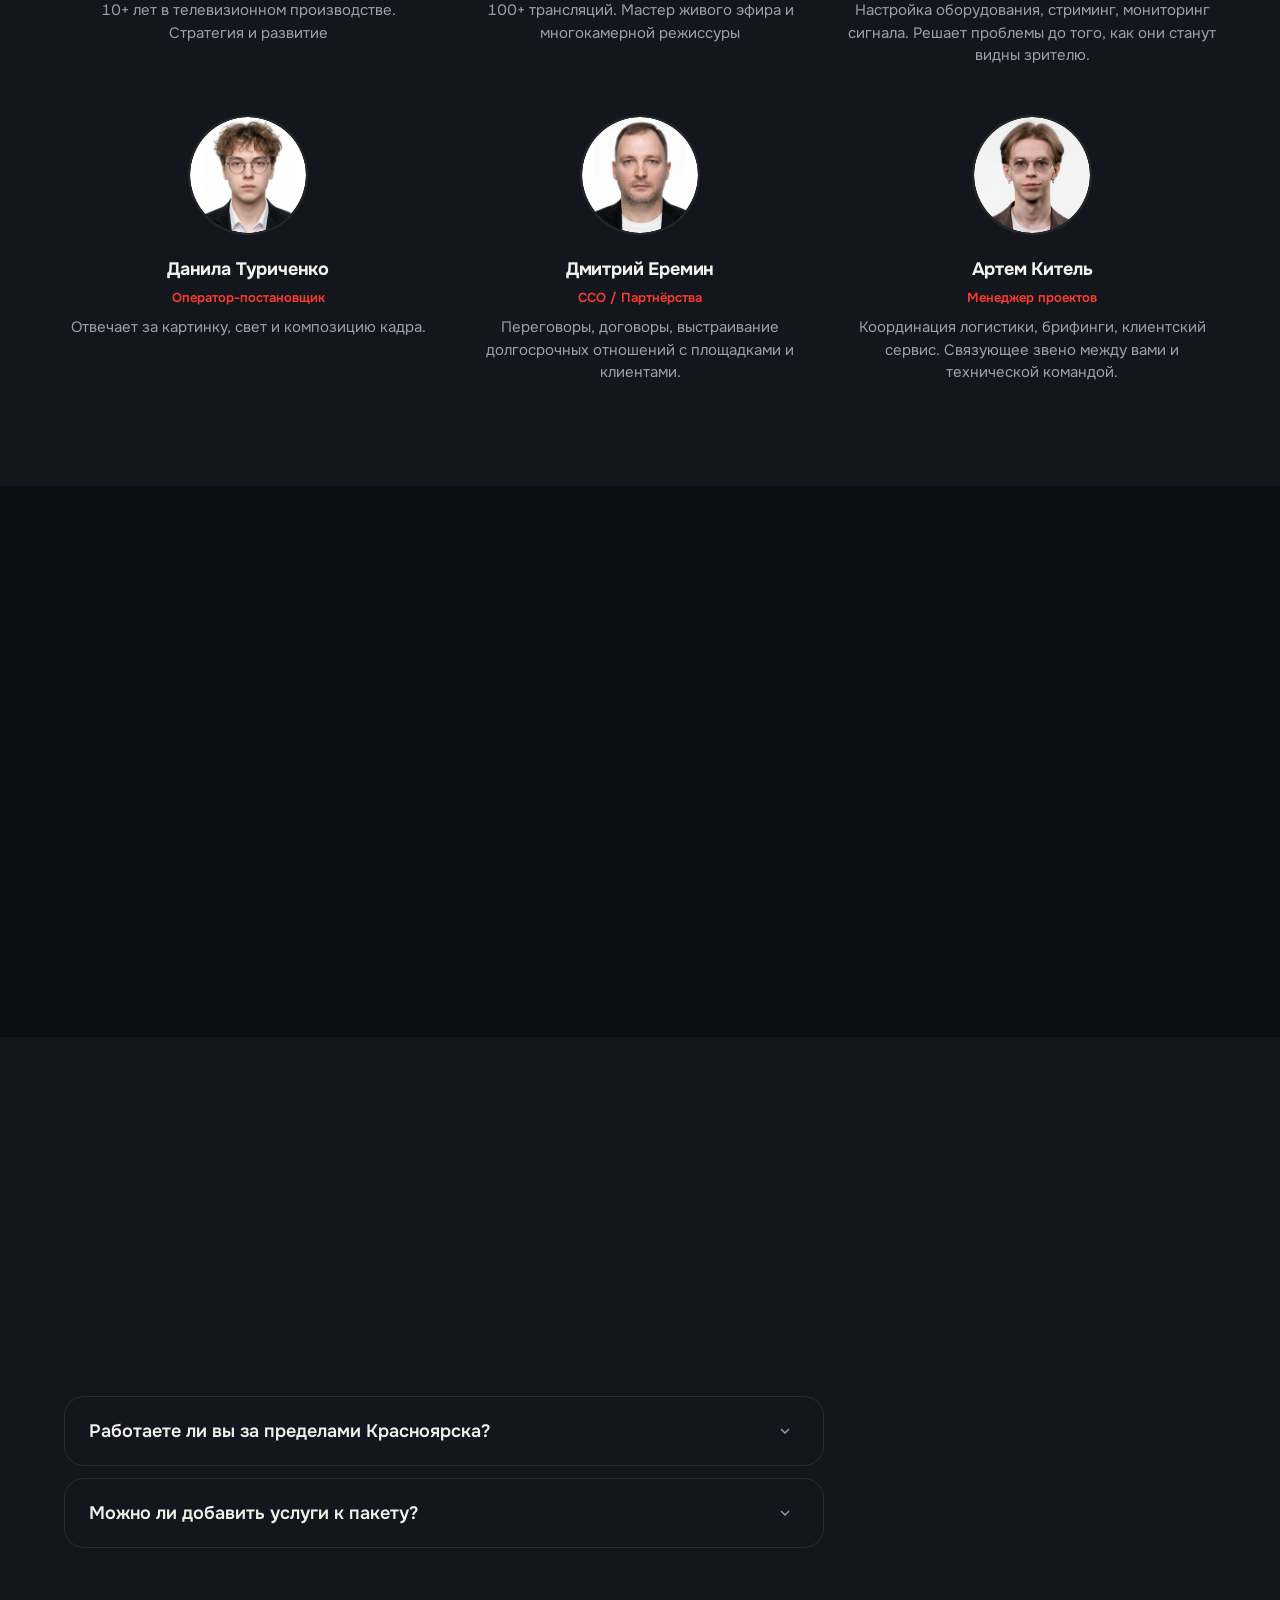
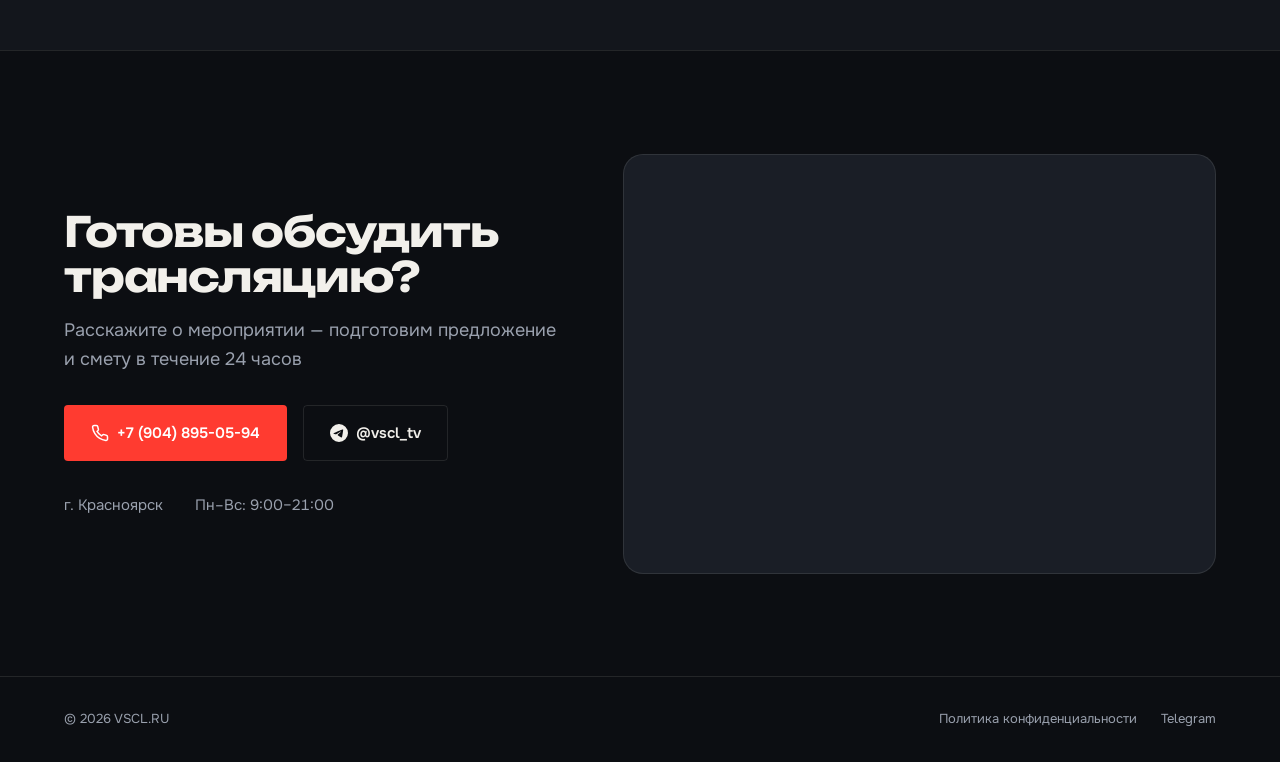
==== commit bea0f945: "added sitemap, yandex widget" ====
--- a/broadcast.html
+++ b/broadcast.html
@@ -519,7 +519,7 @@
 
 
   <section class="section cta" id="contact">
-    <div class="container">
+    <div class="container cta-layout">
       <div class="cta-content reveal">
         <h2 class="section-title">Готовы обсудить трансляцию?</h2>
         <p class="section-subtitle">Расскажите о мероприятии — подготовим предложение и смету в течение 24 часов</p>
@@ -540,6 +540,9 @@
           <span>Пн–Вс: 9:00–21:00</span>
         </div>
       </div>
+      <div class="cta-map reveal">
+        <iframe src="https://yandex.ru/map-widget/v1/?um=constructor%3A3f11c264c597ccb443938b5bd8cc490a5ebc5d0553dd47f7e0382dc0184e29d2&amp;source=constructor" title="VSCL на карте Красноярска" loading="lazy" allowfullscreen referrerpolicy="no-referrer-when-downgrade" frameborder="0"></iframe>
+      </div>
     </div>
   </section>
 
--- a/css/styles.css
+++ b/css/styles.css
@@ -843,7 +843,7 @@
   transition: opacity 0.6s ease, transform 0.6s ease;
 }
 
-.reveal.revealed { opacity: 1; transform: translateY(0); }
+.reveal.revealed { opacity: 1; transform: translateY(0); border-radius: 20px;}
 
 
 @media (max-width: 1024px) {
--- a/css/visual-upgrade.css
+++ b/css/visual-upgrade.css
@@ -1,4 +1,3 @@
-/* VSCL visual upgrade — подключается ПОСЛЕ styles.css */
 :root {
   --c-bg: #0C0E12;
   --c-bg-elevated: #13161C;
@@ -15,7 +14,6 @@
   --fs-2xl: clamp(2.4rem, 1.2rem + 5.2vw, 5rem);
   --fs-xl: clamp(1.6rem, 1.1rem + 2.2vw, 2.6rem);
 }
-/* Подкаст-страница: светло-салатовый акцент */
 body.page-podcast {
   --c-accent: #B8F27C;
   --c-accent-hover: #CDF79F;
@@ -25,7 +23,6 @@
 body { font-family: var(--ff-sans); font-feature-settings: 'ss01', 'tnum' 0; }
 p { max-width: 68ch; }
 
-/* Типографика: display-шрифт только для заголовков и цифр */
 .hero-title, .section-title, .gate-title, .package-price, .stat-item dt,
 .step-number, .gate-card-content h2 {
   font-family: var(--ff-display);
@@ -38,7 +35,6 @@
 .section-title { max-width: 18ch; text-wrap: balance; }
 .cta .section-title { max-width: none; }
 
-/* Единая левая выравнивающая сетка заголовков */
 .section-header,
 .packages .section-header, .portfolio .section-header, .team .section-header,
 .process .section-header, .faq .section-header, .cta .section-header { text-align: left; }
@@ -49,19 +45,16 @@
 .faq .section-header, .faq-list { max-width: 760px; }
 .faq-list { margin-inline: 0; }
 
-/* Убираем капслок-«подписи» */
 .stat-item dd, .package-name, .package-options-title, .team-role, .package-badge {
   text-transform: none; letter-spacing: 0;
 }
 
-/* Кнопки */
 .btn { border-radius: var(--radius); padding: 15px 26px; }
 .btn-primary { background: var(--c-accent); color: var(--c-on-accent); }
 .btn-primary:hover { background: var(--c-accent-hover); }
 .btn-ghost { color: var(--c-text); }
 :focus-visible { outline: 2px solid var(--c-accent); outline-offset: 3px; }
 
-/* Навигация */
 .nav.scrolled, .nav.menu-active { background: rgba(12, 14, 18, 0.88); }
 .nav-cta { background: var(--c-accent) !important; border-color: var(--c-accent) !important; color: var(--c-on-accent) !important; }
 .nav-cta:hover { background: var(--c-accent-hover) !important; }
@@ -69,7 +62,6 @@
 .nav-links a:not(.nav-cta):hover { color: var(--c-text); }
 .nav-switch { border: 1px solid currentColor; padding: 6px 14px; border-radius: 100px; }
 
-/* HERO — «эфирный» экран: индикатор ON AIR + таймкод */
 .hero { min-height: 100svh; align-items: flex-end; padding-bottom: clamp(3rem, 8vh, 6rem); }
 .hero-video { opacity: 0.4; filter: saturate(0.85) contrast(1.05); }
 .hero-overlay {
@@ -93,7 +85,6 @@
 .stat-item dt { font-size: var(--fs-lg); }
 .stat-item dd { font-size: var(--fs-sm); margin-top: 6px; }
 
-/* Услуги — список со строками вместо одинаковых карточек */
 .services-grid { gap: 0 64px; grid-template-columns: repeat(2, 1fr); }
 .service-card {
   background: none; border: 0; border-top: 1px solid var(--c-border);
@@ -104,7 +95,6 @@
 .service-icon { grid-row: span 2; margin: 2px 0 0; width: 36px; height: 36px; }
 .service-card h3 { font-size: var(--fs-base); margin-bottom: 6px; }
 
-/* Пакеты */
 .packages { background: var(--c-bg-elevated); }
 .package-card { border-radius: var(--radius); background: var(--c-bg-card); padding: 36px 32px; }
 .package-price { font-size: clamp(1.5rem, 1.1rem + 1.4vw, 2.1rem); margin-bottom: 6px; }
@@ -120,7 +110,6 @@
 .package-note { border-radius: var(--radius); }
 .package-features li::before { border-radius: 1px; width: 8px; height: 2px; top: 19px; }
 
-/* Кейсы, техника, галерея */
 .portfolio-card, .gallery-item, .equipment-visual, .faq-item, .team-card { border-radius: var(--radius); }
 .portfolio-card:hover { border-color: var(--c-accent); }
 .portfolio-tag { background: none; padding: 0; color: var(--c-accent); }
@@ -129,7 +118,6 @@
 .eq-category { padding-top: 24px; border-top: 1px solid var(--c-border); }
 .eq-category-icon { background: transparent; }
 
-/* Команда — круглые портреты у каждого */
 .team-card { background: none; border: 0; padding: 0; text-align: center; }
 .team-card:hover { transform: none; border: 0; }
 .team-avatar {
@@ -142,14 +130,12 @@
 .team-card p { margin-inline: auto; }
 .team-grid { grid-template-columns: repeat(3, 1fr); gap: 48px 24px; }
 
-/* Процесс — это реальная последовательность, поэтому нумерация уместна */
 .process-step { border-top: 2px solid var(--c-border); padding-top: 20px; }
 .process-step:last-child { border-top-color: var(--c-accent); }
 .step-number {
   font-size: var(--fs-xl); color: var(--c-accent); text-shadow: none; margin-bottom: 14px;
 }
 
-/* FAQ, CTA, footer */
 .faq-item { background: none; border-color: var(--c-border); }
 .faq-item.active { background: var(--c-bg-card); }
 .cta { background: var(--c-bg); border-top: 1px solid var(--c-border); }
@@ -157,14 +143,11 @@
 .cta-buttons, .cta-info { justify-content: flex-start; }
 .footer { padding: 32px 0; }
 
-/* Карусель */
 .carousel-btn { background: var(--c-text); color: var(--c-bg); border: 0; }
 .carousel-btn:hover { background: var(--c-accent); color: var(--c-on-accent); }
 
-/* Reveal — единый спокойный вход, без «каждой карточке по анимации» */
 .reveal { transform: translateY(12px); transition: opacity .5s ease, transform .5s ease; }
 
-/* Входная страница */
 .gate-title { font-size: var(--fs-2xl); max-width: 14ch; }
 .gate-title .text-accent { display: block; }
 .gate-card { border-radius: var(--radius); }
@@ -188,7 +171,6 @@
   .reveal { opacity: 1; transform: none; }
 }
 
-/* Подкаст: перекрашиваем места, где красный был прописан жёстко */
 body.page-podcast .package-note {
   background: rgba(184, 242, 124, 0.08);
   border-color: rgba(184, 242, 124, 0.3);
@@ -200,5 +182,32 @@
 }
 body.page-podcast .portfolio-tag { background: none; }
 
-/* Стрелки карусели всегда активны */
 .carousel-btn:disabled { opacity: 1; pointer-events: auto; }
+
+.cta-layout {
+  display: grid;
+  grid-template-columns: minmax(0, 5fr) minmax(0, 6fr);
+  gap: clamp(32px, 5vw, 72px);
+  align-items: stretch;
+}
+.cta-layout .cta-content { max-width: none; align-self: center; }
+.cta-map {
+  position: relative;
+  min-height: 420px;
+  border: 1px solid var(--c-border);
+  border-radius: var(--radius);
+  overflow: hidden;
+  background: var(--c-bg-card);
+}
+.cta-map iframe {
+  position: absolute;
+  inset: 0;
+  width: 100%;
+  height: 100%;
+  border: 0;
+  display: block;
+}
+@media (max-width: 900px) {
+  .cta-layout { grid-template-columns: 1fr; }
+  .cta-map { min-height: 0; aspect-ratio: 4 / 3; }
+}
